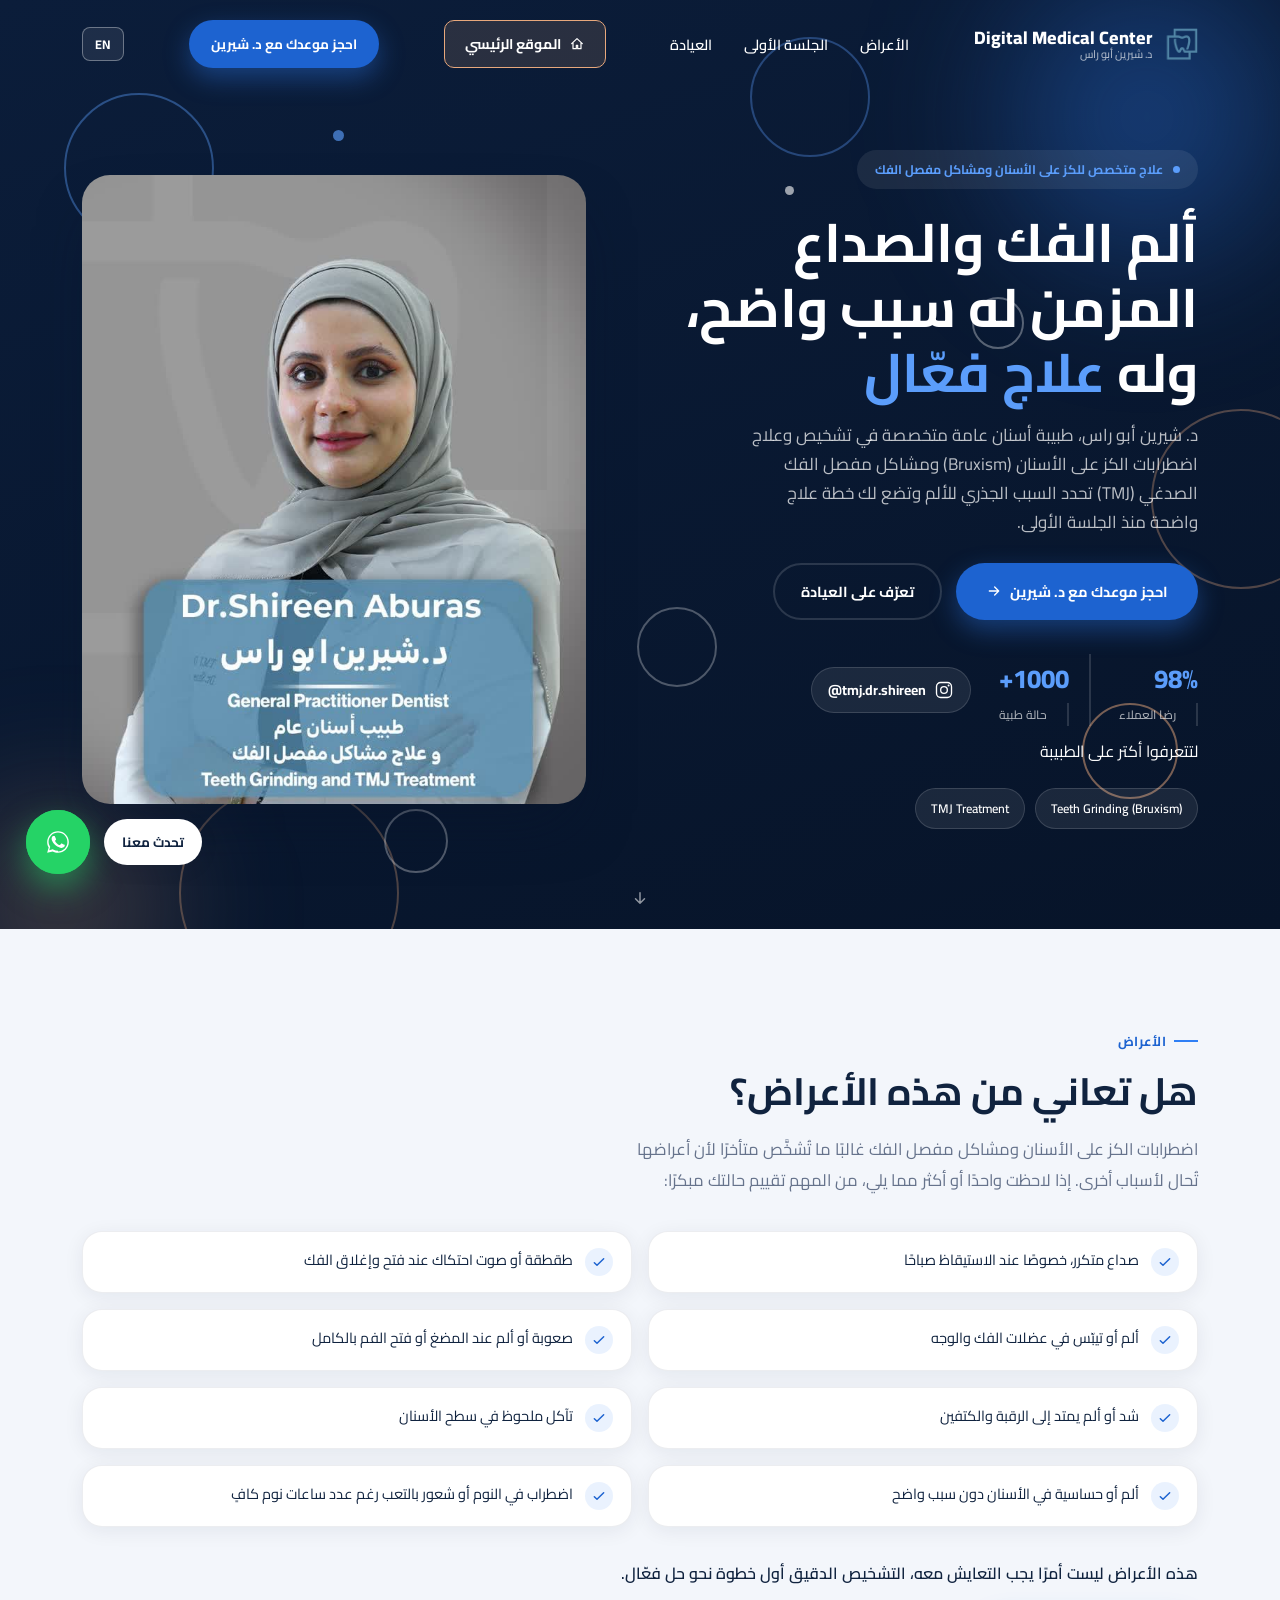
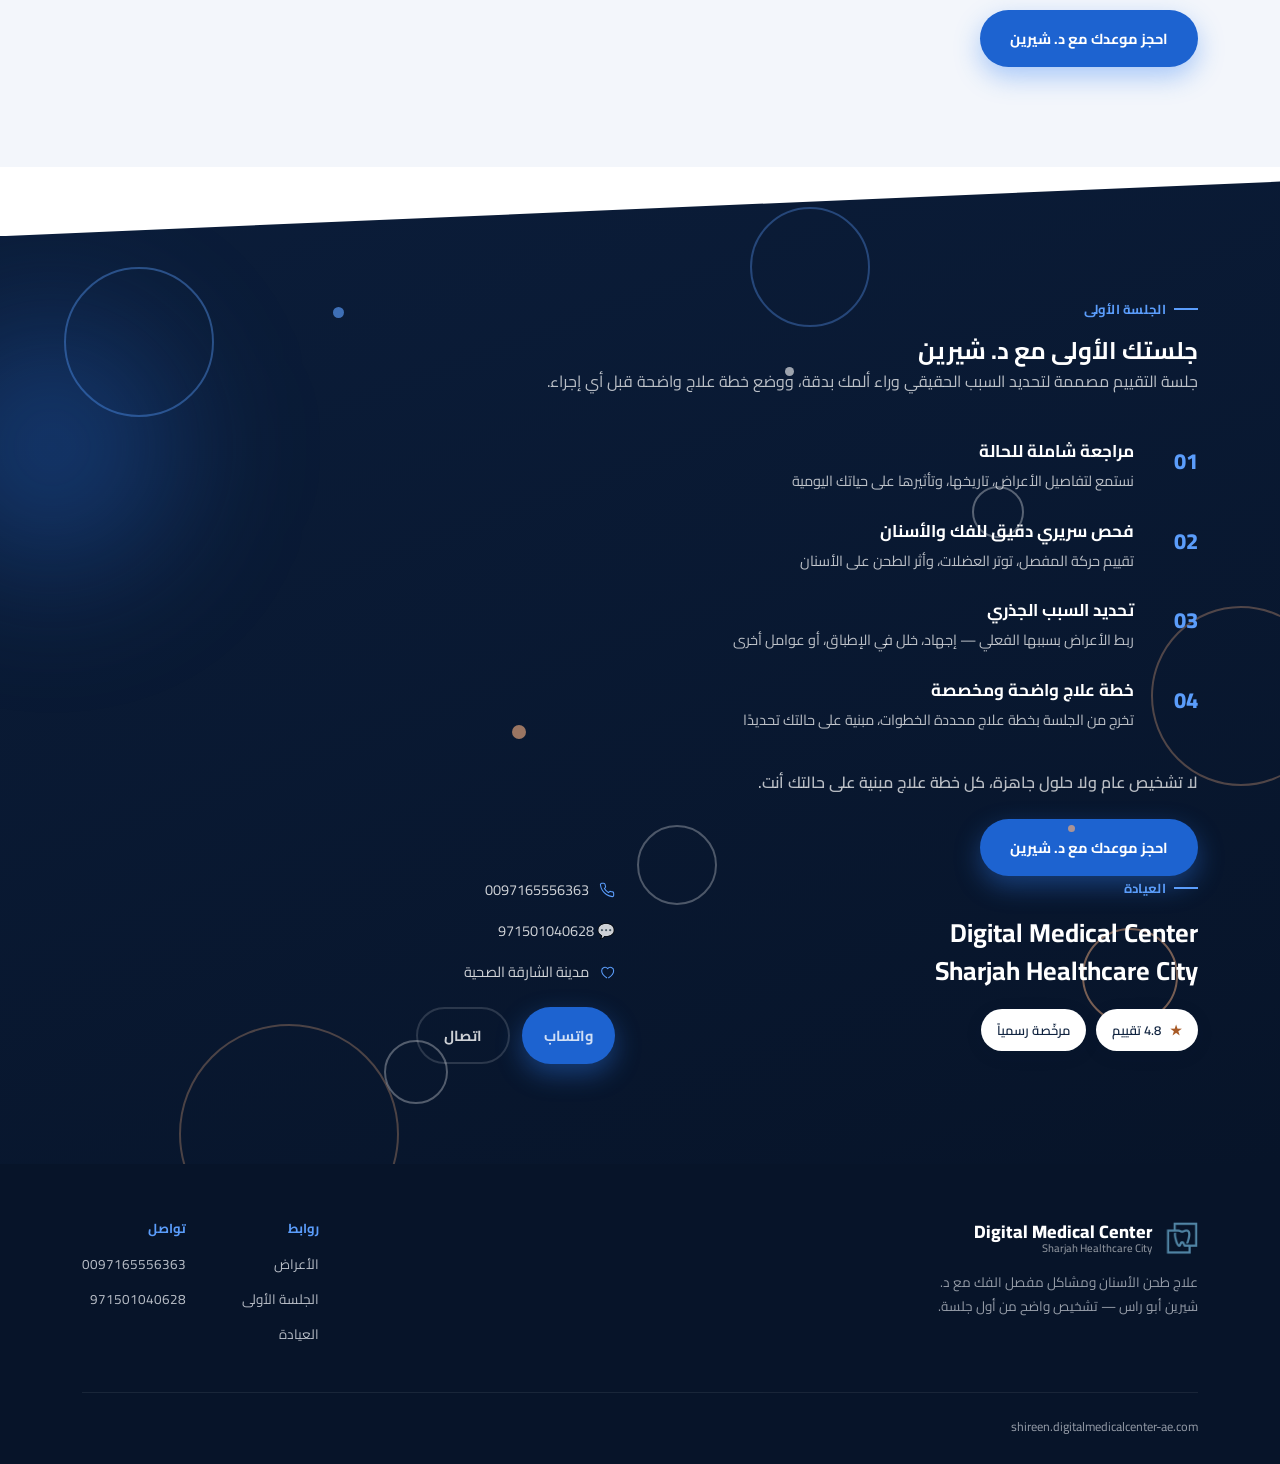
==== index.html @ 61179a91 "Initial commit: DMC Dr. Shireen (TMJ/bruxism) landing page" ====
<!DOCTYPE html>
<html lang="ar" dir="rtl">
<head>
<meta charset="UTF-8">
<meta name="viewport" content="width=device-width, initial-scale=1.0">
<title data-i18n="pageTitle">علاج كز الأسنان ومشاكل مفصل الفك | د. شيرين أبو راس | Digital Medical Center</title>
<meta name="description" data-i18n-attr="content:metaDesc" content="تشخيص دقيق وعلاج متخصص للكز على الأسنان (Bruxism) ومشاكل مفصل الفك (TMJ) مع د. شيرين أبو راس — Digital Medical Center، Sharjah Healthcare City.">
<link rel="icon" type="image/png" href="assets/images/logo-icon.png">

<link rel="preconnect" href="https://fonts.googleapis.com">
<link rel="preconnect" href="https://fonts.gstatic.com" crossorigin>
<link href="https://fonts.googleapis.com/css2?family=Cairo:wght@400;500;600;700;800&display=swap" rel="stylesheet">

<link rel="stylesheet" href="css/tokens.css">
<link rel="stylesheet" href="css/base.css">
<link rel="stylesheet" href="css/components.css">
<link rel="stylesheet" href="styles.css">
</head>
<body>

<!-- ===== Header (shared component — see components/header.html) ===== -->
<header class="site-header" id="siteHeader">
  <div class="wrap header-inner">
    <a href="/" class="brand">
      <img class="brand-icon" src="assets/images/logo-icon.png" alt="" width="36" height="36">
      <span class="brand-text">Digital Medical Center<small data-i18n="brandTagline">د. شيرين أبو راس</small></span>
    </a>
    <nav class="main-nav" id="mainNav">
      <ul>
        <li><a href="#symptoms" data-i18n="navSymptoms">الأعراض</a></li>
        <li><a href="#first-session" data-i18n="navFirstSession">الجلسة الأولى</a></li>
        <li><a href="#clinic" data-i18n="navClinic">العيادة</a></li>
      </ul>
    </nav>
    <a href="https://digitalmedicalcenter-ae.com/" target="_blank" rel="noopener" class="btn-mainsite">
      <svg width="16" height="16" viewBox="0 0 24 24" fill="none"><path d="M4 11.5 12 4l8 7.5M6 10v9h5v-5h2v5h5v-9" stroke="currentColor" stroke-width="1.8" stroke-linecap="round" stroke-linejoin="round"/></svg>
      <span data-i18n="mainSiteBtn">الموقع الرئيسي</span>
    </a>
    <a href="https://wa.me/971501040628" class="btn btn-primary btn-sm nav-cta" data-i18n="bookBtn">احجز موعدك مع د. شيرين</a>
    <div class="header-end-group">
      <button class="lang-toggle" id="langToggle">EN</button>
      <button class="nav-toggle" id="navToggle" data-i18n-attr="aria-label:openMenu" aria-label="فتح القائمة" aria-expanded="false">
        <span></span><span></span><span></span>
      </button>
    </div>
  </div>
</header>

<main>

<!-- ===== Hero ===== -->
<section class="hero navy-panel">
  <div class="shapes" aria-hidden="true"><span></span><span></span><span></span><span></span><span></span><span></span><span></span><span></span><span></span><span></span><span></span><span></span></div>
  <div class="blob blob-a"></div>
  <div class="blob blob-b"></div>
  <div class="wrap hero-grid">
    <div>
      <div class="eyebrow"><span class="dot"></span> <span data-i18n="eyebrowText">علاج متخصص للكز على الأسنان ومشاكل مفصل الفك</span></div>
      <h1 data-i18n-html="heroHeading">ألم الفك والصداع المزمن له سبب واضح، وله <em>علاج فعّال</em></h1>
      <p class="lead" data-i18n="heroLead">د. شيرين أبو راس، طبيبة أسنان عامة متخصصة في تشخيص وعلاج اضطرابات الكز على الأسنان (Bruxism) ومشاكل مفصل الفك الصدغي (TMJ) تحدد السبب الجذري للألم وتضع لك خطة علاج واضحة منذ الجلسة الأولى.</p>
      <div class="hero-ctas">
        <a href="https://wa.me/971501040628" class="btn btn-primary">
          <span data-i18n="bookBtn">احجز موعدك مع د. شيرين</span>
          <svg width="16" height="16" viewBox="0 0 24 24" fill="none"><path d="M5 12h14M13 6l6 6-6 6" stroke="currentColor" stroke-width="2" stroke-linecap="round" stroke-linejoin="round"/></svg>
        </a>
        <a href="#clinic" class="btn btn-outline" data-i18n="seeClinicBtn">تعرّف على العيادة</a>
      </div>
      <div class="hero-stats">
        <div><div class="n" data-count="98" data-suffix="%">0</div><div class="l" data-i18n="statSatisfaction">رضا العملاء</div></div>
        <div><div class="n" data-count="1000" data-suffix="+">0</div><div class="l" data-i18n="statCases">حالة طبية</div></div>
        <a href="https://www.instagram.com/tmj.dr.shireen/" target="_blank" rel="noopener" class="hero-ig-link">
          <svg width="20" height="20" viewBox="0 0 24 24" fill="none"><rect x="3" y="3" width="18" height="18" rx="5" stroke="currentColor" stroke-width="1.6"/><circle cx="12" cy="12" r="4" stroke="currentColor" stroke-width="1.6"/><circle cx="17.5" cy="6.5" r="1.2" fill="currentColor"/></svg>
          <span dir="ltr" data-i18n="instagramHandle">@tmj.dr.shireen</span>
        </a>
      </div>
      <div class="hero-ig-caption l" data-i18n="instagramCaption">لتتعرفوا أكتر على الطبيبة</div>
      <div class="doctor-skills hero-skills">
        <span>Teeth Grinding (Bruxism)</span>
        <span>TMJ Treatment</span>
      </div>
    </div>
    <div class="hero-visual" id="heroVisual">
      <div class="photo-card hero-photo-card">
        <img src="assets/images/doctor-shireen-hero.jpg" alt="د. شيرين أبو راس - Digital Medical Center" width="720" height="1280" loading="eager" fetchpriority="high">
      </div>
    </div>
  </div>
  <a href="#symptoms" class="scroll-cue" data-i18n-attr="aria-label:scrollDownAria" aria-label="انزل تحت">
    <svg width="18" height="18" viewBox="0 0 24 24" fill="none"><path d="M12 5v14M6 13l6 6 6-6" stroke="currentColor" stroke-width="2" stroke-linecap="round" stroke-linejoin="round"/></svg>
  </a>
</section>

<!-- ===== Symptoms ===== -->
<section class="section" id="symptoms">
  <div class="wrap">
    <div class="section-tag" data-i18n="symptomsTag">الأعراض</div>
    <h2 data-i18n="symptomsHeading">هل تعاني من هذه الأعراض؟</h2>
    <p class="sub" data-i18n="symptomsIntro">اضطرابات الكز على الأسنان ومشاكل مفصل الفك غالبًا ما تُشخَّص متأخرًا لأن أعراضها تُحال لأسباب أخرى. إذا لاحظت واحدًا أو أكثر مما يلي، من المهم تقييم حالتك مبكرًا:</p>

    <div class="symptom-grid">
      <div class="symptom-item" data-reveal>
        <span class="ic"><svg width="16" height="16" viewBox="0 0 24 24" fill="none"><path d="M5 13l4 4L19 7" stroke="currentColor" stroke-width="2.2" stroke-linecap="round" stroke-linejoin="round"/></svg></span>
        <span data-i18n="symptom1">صداع متكرر، خصوصًا عند الاستيقاظ صباحًا</span>
      </div>
      <div class="symptom-item" data-reveal>
        <span class="ic"><svg width="16" height="16" viewBox="0 0 24 24" fill="none"><path d="M5 13l4 4L19 7" stroke="currentColor" stroke-width="2.2" stroke-linecap="round" stroke-linejoin="round"/></svg></span>
        <span data-i18n="symptom2">طقطقة أو صوت احتكاك عند فتح وإغلاق الفك</span>
      </div>
      <div class="symptom-item" data-reveal>
        <span class="ic"><svg width="16" height="16" viewBox="0 0 24 24" fill="none"><path d="M5 13l4 4L19 7" stroke="currentColor" stroke-width="2.2" stroke-linecap="round" stroke-linejoin="round"/></svg></span>
        <span data-i18n="symptom3">ألم أو تيبّس في عضلات الفك والوجه</span>
      </div>
      <div class="symptom-item" data-reveal>
        <span class="ic"><svg width="16" height="16" viewBox="0 0 24 24" fill="none"><path d="M5 13l4 4L19 7" stroke="currentColor" stroke-width="2.2" stroke-linecap="round" stroke-linejoin="round"/></svg></span>
        <span data-i18n="symptom4">صعوبة أو ألم عند المضغ أو فتح الفم بالكامل</span>
      </div>
      <div class="symptom-item" data-reveal>
        <span class="ic"><svg width="16" height="16" viewBox="0 0 24 24" fill="none"><path d="M5 13l4 4L19 7" stroke="currentColor" stroke-width="2.2" stroke-linecap="round" stroke-linejoin="round"/></svg></span>
        <span data-i18n="symptom5">شد أو ألم يمتد إلى الرقبة والكتفين</span>
      </div>
      <div class="symptom-item" data-reveal>
        <span class="ic"><svg width="16" height="16" viewBox="0 0 24 24" fill="none"><path d="M5 13l4 4L19 7" stroke="currentColor" stroke-width="2.2" stroke-linecap="round" stroke-linejoin="round"/></svg></span>
        <span data-i18n="symptom6">تآكل ملحوظ في سطح الأسنان</span>
      </div>
      <div class="symptom-item" data-reveal>
        <span class="ic"><svg width="16" height="16" viewBox="0 0 24 24" fill="none"><path d="M5 13l4 4L19 7" stroke="currentColor" stroke-width="2.2" stroke-linecap="round" stroke-linejoin="round"/></svg></span>
        <span data-i18n="symptom7">ألم أو حساسية في الأسنان دون سبب واضح</span>
      </div>
      <div class="symptom-item" data-reveal>
        <span class="ic"><svg width="16" height="16" viewBox="0 0 24 24" fill="none"><path d="M5 13l4 4L19 7" stroke="currentColor" stroke-width="2.2" stroke-linecap="round" stroke-linejoin="round"/></svg></span>
        <span data-i18n="symptom8">اضطراب في النوم أو شعور بالتعب رغم عدد ساعات نوم كافٍ</span>
      </div>
    </div>

    <p class="symptoms-closing" data-i18n="symptomsClosing">هذه الأعراض ليست أمرًا يجب التعايش معه، التشخيص الدقيق أول خطوة نحو حل فعّال.</p>
    <a href="https://wa.me/971501040628" class="btn btn-primary" data-i18n="bookBtn">احجز موعدك مع د. شيرين</a>
  </div>
</section>

<!-- ===== First Session + Clinic (combined closing panel) ===== -->
<section class="navy-panel finale" id="first-session">
  <div class="divider-cut" aria-hidden="true"></div>
  <div class="shapes" aria-hidden="true"><span></span><span></span><span></span><span></span><span></span><span></span><span></span><span></span><span></span><span></span><span></span><span></span></div>
  <div class="blob blob-c"></div>

  <div class="wrap">
    <div class="section-tag" data-i18n="sessionTag">الجلسة الأولى</div>
    <h2 data-i18n="sessionHeading">جلستك الأولى مع د. شيرين</h2>
    <p class="sub" data-i18n="sessionIntro">جلسة التقييم مصممة لتحديد السبب الحقيقي وراء ألمك بدقة، ووضع خطة علاج واضحة قبل أي إجراء.</p>

    <div class="session-steps">
      <div class="session-step" data-reveal>
        <div class="session-step-n">01</div>
        <div class="session-step-body">
          <h4 data-i18n="session1Title">مراجعة شاملة للحالة</h4>
          <p data-i18n="session1Desc">نستمع لتفاصيل الأعراض، تاريخها، وتأثيرها على حياتك اليومية</p>
        </div>
      </div>
      <div class="session-step" data-reveal>
        <div class="session-step-n">02</div>
        <div class="session-step-body">
          <h4 data-i18n="session2Title">فحص سريري دقيق للفك والأسنان</h4>
          <p data-i18n="session2Desc">تقييم حركة المفصل، توتر العضلات، وأثر الطحن على الأسنان</p>
        </div>
      </div>
      <div class="session-step" data-reveal>
        <div class="session-step-n">03</div>
        <div class="session-step-body">
          <h4 data-i18n="session3Title">تحديد السبب الجذري</h4>
          <p data-i18n="session3Desc">ربط الأعراض بسببها الفعلي — إجهاد، خلل في الإطباق، أو عوامل أخرى</p>
        </div>
      </div>
      <div class="session-step" data-reveal>
        <div class="session-step-n">04</div>
        <div class="session-step-body">
          <h4 data-i18n="session4Title">خطة علاج واضحة ومخصصة</h4>
          <p data-i18n="session4Desc">تخرج من الجلسة بخطة علاج محددة الخطوات، مبنية على حالتك تحديدًا</p>
        </div>
      </div>
    </div>

    <p class="session-closing" data-i18n="sessionClosing">لا تشخيص عام ولا حلول جاهزة، كل خطة علاج مبنية على حالتك أنت.</p>
    <a href="https://wa.me/971501040628" class="btn btn-primary" data-i18n="bookBtn">احجز موعدك مع د. شيرين</a>

    <div class="finale-divider" id="clinic"></div>

    <div class="clinic-grid">
      <div data-reveal>
        <div class="section-tag" data-i18n="clinicTag">العيادة</div>
        <h3 class="clinic-h">Digital Medical Center<br>Sharjah Healthcare City</h3>
        <div class="clinic-badges">
          <span class="badge-pill"><span class="star">★</span> <span data-i18n="ratingBadge">4.8 تقييم</span></span>
          <span class="badge-pill" data-i18n="licensedBadge">مرخّصة رسمياً</span>
        </div>
        <!-- TODO: Google review placeholder — Basem asked (2026-08-21) to leave this
             empty for now and fill in a real review from Dr. Shireen's Google Business
             profile later. Do not fabricate review text/author here. -->
      </div>
      <div class="clinic-contact" data-reveal>
        <a href="tel:0097165556363"><svg width="16" height="16" viewBox="0 0 24 24" fill="none"><path d="M22 16.92v3a2 2 0 0 1-2.18 2 19.79 19.79 0 0 1-8.63-3.07 19.5 19.5 0 0 1-6-6 19.79 19.79 0 0 1-3.07-8.67A2 2 0 0 1 4.11 2h3a2 2 0 0 1 2 1.72c.12.9.34 1.79.65 2.65a2 2 0 0 1-.45 2.11L8.09 9.91a16 16 0 0 0 6 6l1.43-1.27a2 2 0 0 1 2.11-.45c.86.31 1.75.53 2.65.65A2 2 0 0 1 22 16.92z" stroke="currentColor" stroke-width="1.6" stroke-linejoin="round"/></svg> 0097165556363</a>
        <a href="https://wa.me/971501040628" target="_blank" rel="noopener">💬 971501040628</a>
        <span><svg width="16" height="16" viewBox="0 0 24 24" fill="none"><path d="M12 21s-8-5.5-8-11a5 5 0 0 1 9-3 5 5 0 0 1 9 3c0 5.5-8 11-8 11" stroke="currentColor" stroke-width="1.6" stroke-linejoin="round"/></svg> <span data-i18n="clinicAddress">مدينة الشارقة الصحية</span></span>
        <div class="clinic-ctas">
          <a href="https://wa.me/971501040628" class="btn btn-primary btn-sm" data-i18n="whatsappBtn">واتساب</a>
          <a href="tel:0097165556363" class="btn btn-outline btn-sm" data-i18n="callBtn">اتصال</a>
        </div>
      </div>
    </div>
</section>

</main>

<!-- ===== Footer (shared component — see components/footer.html) ===== -->
<footer class="site-footer">
  <div class="wrap">
    <div class="footer-grid">
      <div>
        <a href="/" class="brand">
          <img class="brand-icon" src="assets/images/logo-icon.png" alt="" width="36" height="36">
          <span class="brand-text">Digital Medical Center<small>Sharjah Healthcare City</small></span>
        </a>
        <p style="opacity:.6;font-size:13.5px;margin-top:14px;max-width:260px;line-height:1.8;" data-i18n="footerDesc">علاج طحن الأسنان ومشاكل مفصل الفك مع د. شيرين أبو راس — تشخيص واضح من أول جلسة.</p>
      </div>
      <div class="footer-links">
        <div>
          <h3 data-i18n="footerLinksTitle">روابط</h3>
          <ul>
            <li><a href="#symptoms" data-i18n="navSymptoms">الأعراض</a></li>
            <li><a href="#first-session" data-i18n="navFirstSession">الجلسة الأولى</a></li>
            <li><a href="#clinic" data-i18n="navClinic">العيادة</a></li>
          </ul>
        </div>
        <div>
          <h3 data-i18n="footerContactTitle">تواصل</h3>
          <ul>
            <li><a href="tel:0097165556363">0097165556363</a></li>
            <li><a href="https://wa.me/971501040628" target="_blank" rel="noopener">971501040628</a></li>
          </ul>
        </div>
      </div>
    </div>
    <div class="footer-bottom">
      <span>shireen.digitalmedicalcenter-ae.com</span>
    </div>
  </div>
</footer>

<!-- ===== WhatsApp float (shared component — see components/whatsapp-float.html) ===== -->
<a href="https://wa.me/971501040628" class="wa-float" data-i18n-attr="aria-label:whatsappAria" aria-label="تواصل معنا عبر واتساب" target="_blank" rel="noopener">
  <span class="wa-ring"></span>
  <span class="wa-label" data-i18n="waLabelText">تحدث معنا</span>
  <svg width="26" height="26" viewBox="0 0 24 24" fill="#fff"><path d="M17.5 14.4c-.3-.1-1.7-.9-2-1-.3-.1-.5-.1-.7.1-.2.3-.8 1-.9 1.2-.2.2-.3.2-.6.1-.3-.2-1.2-.5-2.3-1.5-.9-.8-1.4-1.7-1.6-2-.2-.3 0-.5.1-.6.1-.1.3-.3.4-.5.1-.1.2-.3.3-.5.1-.2 0-.4 0-.5-.1-.1-.7-1.7-1-2.3-.2-.6-.5-.5-.7-.5h-.6c-.2 0-.5.1-.8.4-.3.3-1 1-1 2.4s1.1 2.8 1.2 3c.1.2 2.1 3.3 5.2 4.5.7.3 1.3.5 1.7.6.7.2 1.4.2 1.9.1.6-.1 1.7-.7 2-1.4.2-.7.2-1.3.1-1.4-.1-.1-.3-.2-.6-.3z"/><path d="M12 2C6.5 2 2 6.5 2 12c0 1.9.5 3.6 1.4 5.1L2 22l5.1-1.3c1.4.8 3.1 1.2 4.9 1.2 5.5 0 10-4.5 10-10S17.5 2 12 2zm0 18.1c-1.6 0-3.1-.4-4.5-1.2l-.3-.2-3.3.9.9-3.2-.2-.3C3.8 14.7 3.3 13.4 3.3 12c0-4.8 3.9-8.7 8.7-8.7s8.7 3.9 8.7 8.7-3.9 8.7-8.7 8.7z"/></svg>
</a>

<script src="i18n.js"></script>
<script src="js/components.js"></script>
<script src="script.js"></script>
</body>
</html>
---- css/tokens.css ----
/*
  Design tokens — shared across ALL specialty landing pages (implant, dermatology, ortho...).
  Derived from the "Meditics" medical template reference: deep navy panels,
  bright blue accent, light content sections, pill buttons.
  Do not duplicate these values in page-specific CSS — reference the variables.
*/
:root{
  /* Core palette */
  --navy-deep:   #071429;
  --navy:        #0B1D3A;
  --navy-soft:   #122a52;
  --blue:        #2F7FF5;
  --blue-strong: #1D63D0; /* WCAG AA-safe for white text on blue (buttons, badges) */
  --blue-light:  #5B9DFB;
  --camel:       #E8A87C; /* warm light-orange/camel accent — used sparingly against the navy/blue base */
  --camel-rgb:   232,168,124;
  --camel-strong:#A85A26; /* WCAG AA-safe camel for small text/icons on light backgrounds */
  --bg-light:    #F3F6FB;
  --white:       #FFFFFF;
  --ink:         #10233F;
  --ink-soft:    #66738C;
  --line-soft:   rgba(16,35,63,.08);
  --line-on-navy:rgba(255,255,255,.14);

  /* WhatsApp brand (float button only) */
  --wa-green: #25D366;

  /* Typography */
  --font-display: 'Cairo', sans-serif;
  --font-body: 'Cairo', sans-serif;

  /* Radii */
  --r-sm: 12px;
  --r-md: 20px;
  --r-lg: 28px;
  --r-pill: 100px;

  /* Shadows */
  --shadow-card: 0 4px 20px rgba(11,29,58,.07);
  --shadow-card-hover: 0 20px 40px rgba(11,29,58,.14);
  --shadow-btn: 0 10px 26px rgba(47,127,245,.38);
  --shadow-navy-panel: 0 30px 60px -20px rgba(7,20,41,.5);

  /* Layout */
  --container: 1180px;
  --section-pad: 100px;
}

@media (max-width: 640px){
  :root{
    --section-pad: 64px;
  }
}
---- css/base.css ----
/* Base reset + typography — shared across all specialty pages */
*{margin:0;padding:0;box-sizing:border-box;}
html{scroll-behavior:smooth;}
body{
  background:var(--bg-light);
  color:var(--ink);
  font-family:var(--font-body);
  overflow-x:hidden;
  -webkit-font-smoothing:antialiased;
}
h1,h2,h3,h4{font-family:var(--font-display);font-weight:700;line-height:1.3;}
a{text-decoration:none;color:inherit;}
ul{list-style:none;}
img{max-width:100%;display:block;}
button{font-family:inherit;cursor:pointer;border:none;background:none;}
svg{display:block;}

.wrap{max-width:var(--container);margin:0 auto;padding:0 24px;}
@media(min-width:640px){.wrap{padding:0 32px;}}

.section{padding:var(--section-pad) 0;}
.section-tag{
  color:var(--blue-strong);font-weight:700;font-size:13px;letter-spacing:.3px;
  margin-bottom:14px;display:flex;align-items:center;gap:8px;
}
.section-tag::before{content:"";width:24px;height:2px;background:var(--blue);}
.section h2{font-size:clamp(26px,4vw,38px);margin-bottom:18px;max-width:640px;}
.section .sub{color:var(--ink-soft);font-size:16.5px;max-width:580px;line-height:1.85;}

/* Scroll-reveal utility (see js/components.js) */
[data-reveal]{opacity:0;transform:translateY(28px);transition:opacity .7s ease, transform .7s ease;}
[data-reveal][data-reveal-dir="right"]{transform:translateX(48px);}
[data-reveal][data-reveal-dir="left"]{transform:translateX(-48px);}
[data-reveal].in-view{opacity:1;transform:none;}

@keyframes riseIn{from{opacity:0;transform:translateY(24px);}to{opacity:1;transform:translateY(0);}}
@keyframes floatY{0%,100%{transform:translateY(0);}50%{transform:translateY(-10px);}}
@keyframes pulseDot{0%,100%{opacity:1;}50%{opacity:.35;}}

@media (prefers-reduced-motion: reduce){
  html{scroll-behavior:auto;}
  *,*::before,*::after{
    animation-duration:.001ms !important;
    animation-iteration-count:1 !important;
    transition-duration:.001ms !important;
    scroll-behavior:auto !important;
  }
  [data-reveal]{opacity:1;transform:none;}
}
---- css/components.css ----
/*
  Shared components — reused verbatim on every specialty landing page.
  Markup source of truth lives in /components/*.html — copy that markup
  into a new page, link this stylesheet, and it matches automatically.
*/

/* ---------- Buttons ---------- */
.btn{
  display:inline-flex;align-items:center;gap:8px;
  font-weight:700;font-size:14.5px;border-radius:var(--r-pill);
  padding:15px 30px;transition:transform .25s ease, box-shadow .25s ease, background .25s ease;
}
.btn-sm{padding:11px 22px;font-size:13.5px;}
.btn-primary{background:var(--blue-strong);color:#fff;box-shadow:var(--shadow-btn);}
.btn-primary:hover{transform:translateY(-3px);box-shadow:0 14px 32px rgba(47,127,245,.5);}
.btn-outline{border:2px solid var(--line-on-navy);color:#fff;padding:13px 26px;}
.btn-outline:hover{background:rgba(255,255,255,.08);}
.btn-ghost{border:2px solid var(--line-soft);color:var(--ink);padding:13px 26px;}
.btn-ghost:hover{background:var(--bg-light);}

/* ---------- Header ---------- */
.site-header{position:fixed;inset:0 0 auto 0;z-index:100;padding:20px 0;transition:all .35s ease;}
.site-header.scrolled{background:rgba(255,255,255,.92);backdrop-filter:blur(10px);padding:12px 0;box-shadow:0 4px 20px rgba(11,29,58,.08);}
.header-inner{display:flex;align-items:center;justify-content:space-between;gap:20px;}
.header-end-group{display:flex;align-items:center;gap:10px;position:relative;z-index:101;}

.brand{display:flex;align-items:center;gap:10px;}
.brand-icon{width:36px;height:36px;object-fit:contain;flex-shrink:0;}
.brand-text{font-family:var(--font-display);font-size:18px;font-weight:800;color:#fff;line-height:1.2;transition:color .35s ease;}
.site-header.scrolled .brand-text{color:var(--navy);}
.brand-text small{display:block;font-family:var(--font-body);font-size:11px;color:rgba(255,255,255,.65);font-weight:500;transition:color .35s ease;}
.site-header.scrolled .brand-text small{color:var(--ink-soft);}

.main-nav ul{display:flex;gap:32px;font-weight:600;font-size:14.5px;}
.main-nav a{position:relative;padding:4px 0;color:#fff;transition:color .35s ease;}
.main-nav a::after{content:"";position:absolute;bottom:0;right:0;width:0;height:2px;background:var(--blue-light);transition:width .3s;}
.main-nav a:hover::after{width:100%;}
@media(min-width:901px){
  .site-header.scrolled .main-nav a{color:var(--ink);}
}

/* "Back to main site" — deliberately not a pill/blue like the booking CTA, so it reads as a different kind of action */
.btn-mainsite{display:inline-flex;align-items:center;gap:8px;background:rgba(var(--camel-rgb),.14);
  border:1.5px solid var(--camel);color:#fff;padding:10px 20px;border-radius:10px;
  font-weight:700;font-size:14px;transition:background .25s ease,color .25s ease,transform .25s ease;}
.btn-mainsite:hover{background:var(--camel-strong);border-color:var(--camel-strong);color:#fff;transform:translateY(-2px);}
.site-header.scrolled .btn-mainsite{color:var(--camel-strong);border-color:var(--camel-strong);background:rgba(var(--camel-rgb),.1);}
.site-header.scrolled .btn-mainsite:hover{background:var(--camel-strong);color:#fff;}
@media(max-width:900px){.btn-mainsite{display:none;}}

/* AR/EN switch — stays visible at every width, including the collapsed mobile bar */
.lang-toggle{flex-shrink:0;width:42px;height:34px;border-radius:8px;
  border:1.5px solid rgba(255,255,255,.35);background:rgba(255,255,255,.08);color:#fff;
  font-family:var(--font-display);font-weight:700;font-size:12.5px;
  transition:background .25s ease,color .25s ease,border-color .25s ease;}
.lang-toggle:hover{background:rgba(255,255,255,.18);}
.site-header.scrolled .lang-toggle{border-color:var(--line-soft);background:var(--bg-light);color:var(--ink);}
.site-header.scrolled .lang-toggle:hover{background:var(--white);border-color:var(--blue-strong);}

.nav-toggle{display:none;flex-direction:column;gap:5px;width:32px;padding:6px;}
.nav-toggle span{display:block;width:100%;height:2px;background:#fff;border-radius:2px;transition:transform .3s,opacity .3s,background .35s ease;}
.site-header.scrolled .nav-toggle span{background:var(--navy);}
.nav-toggle[aria-expanded="true"] span:nth-child(1){transform:translateY(7px) rotate(45deg);}
.nav-toggle[aria-expanded="true"] span:nth-child(2){opacity:0;}
.nav-toggle[aria-expanded="true"] span:nth-child(3){transform:translateY(-7px) rotate(-45deg);}

@media(max-width:900px){
  .main-nav{position:fixed;top:0;left:0;right:0;bottom:0;background:var(--navy);
    display:flex;align-items:center;justify-content:center;
    transform:translateY(-100%);transition:transform .35s ease;z-index:99;}
  .main-nav.open{transform:translateY(0);}
  .main-nav ul{flex-direction:column;text-align:center;gap:26px;font-size:20px;}
  .nav-cta{display:none;}
  .nav-toggle{display:flex;}
}

/* ---------- Dark navy panel (hero / doctor / CTA / testimonial) ---------- */
.navy-panel{background:linear-gradient(160deg,var(--navy) 0%,var(--navy-deep) 100%);color:#fff;position:relative;overflow:hidden;}
.navy-panel .section-tag{color:var(--blue-light);}
.navy-panel .section-tag::before{background:var(--blue-light);}
.navy-panel h2{color:#fff;}
.navy-panel .sub,
.navy-panel p{color:rgba(255,255,255,.72);}
/* Scattered outline circles + a couple of solid dots — subtle background texture for navy panels */
.shapes{position:absolute;inset:0;pointer-events:none;overflow:hidden;z-index:1;}
.shapes span{position:absolute;border-radius:50%;border:2px solid transparent;animation:ringDrift 12s ease-in-out infinite;}
.shapes span:nth-child(1){width:150px;height:150px;top:10%;left:5%;border-color:rgba(91,157,251,.4);animation-duration:14s;}
.shapes span:nth-child(2){width:96px;height:96px;bottom:14%;right:8%;border-color:rgba(var(--camel-rgb),.5);animation-duration:11s;animation-delay:-2.5s;}
.shapes span:nth-child(3){width:52px;height:52px;top:32%;right:20%;border-color:rgba(255,255,255,.32);animation-duration:9s;animation-delay:-4s;}
.shapes span:nth-child(4){width:220px;height:220px;bottom:-8%;left:14%;border-color:rgba(var(--camel-rgb),.3);animation-duration:16s;}
.shapes span:nth-child(5){width:14px;height:14px;top:56%;left:40%;background:rgba(var(--camel-rgb),.65);border:none;animation-duration:8s;animation-delay:-1s;}
.shapes span:nth-child(6){width:9px;height:9px;top:20%;right:38%;background:rgba(255,255,255,.6);border:none;animation-duration:7s;animation-delay:-3s;}
.shapes span:nth-child(7){width:120px;height:120px;top:4%;right:32%;border-color:rgba(91,157,251,.34);animation-duration:13s;animation-delay:-5s;}
.shapes span:nth-child(8){width:64px;height:64px;bottom:6%;left:30%;border-color:rgba(255,255,255,.3);animation-duration:10s;animation-delay:-2s;}
.shapes span:nth-child(9){width:180px;height:180px;top:44%;right:-4%;border-color:rgba(var(--camel-rgb),.32);animation-duration:15s;animation-delay:-6s;}
.shapes span:nth-child(10){width:11px;height:11px;top:14%;left:26%;background:rgba(91,157,251,.65);border:none;animation-duration:9s;animation-delay:-4.5s;}
.shapes span:nth-child(11){width:80px;height:80px;bottom:26%;right:44%;border-color:rgba(255,255,255,.28);animation-duration:12s;animation-delay:-1.5s;}
.shapes span:nth-child(12){width:7px;height:7px;top:66%;right:16%;background:rgba(var(--camel-rgb),.7);border:none;animation-duration:8.5s;animation-delay:-3.5s;}
@keyframes ringDrift{0%,100%{transform:translate(0,0) rotate(0deg);}50%{transform:translate(14px,-18px) rotate(10deg);}}
@media (prefers-reduced-motion: reduce){.shapes span{animation:none;}}

/* Drifting decorative blobs — place inside any position:relative panel, size/position per instance */
.blob{position:absolute;border-radius:50%;filter:blur(60px);pointer-events:none;z-index:1;animation:blobDrift 9s ease-in-out infinite;}
@keyframes blobDrift{0%,100%{transform:translate(0,0) scale(1);}50%{transform:translate(24px,-26px) scale(1.1);}}
@media (prefers-reduced-motion: reduce){.blob{animation:none;}}

/* ---------- Cards ---------- */
.card{background:var(--white);border-radius:var(--r-md);padding:32px 26px;box-shadow:var(--shadow-card);transition:transform .35s ease, box-shadow .35s ease;}
.card:hover{transform:translateY(-6px);box-shadow:var(--shadow-card-hover);}
.card-icon{width:52px;height:52px;border-radius:15px;display:flex;align-items:center;justify-content:center;margin-bottom:20px;background:linear-gradient(135deg,var(--blue),var(--blue-light));color:#fff;flex-shrink:0;}
.card h3{font-size:18.5px;margin-bottom:9px;}
.card p{color:var(--ink-soft);font-size:14px;line-height:1.8;}

.badge-pill{display:inline-flex;align-items:center;gap:9px;background:var(--white);padding:9px 16px;border-radius:var(--r-pill);font-size:13px;font-weight:600;color:var(--ink);box-shadow:var(--shadow-card);}
.badge-pill .star{color:var(--camel-strong);}

/* ---------- Photo card w/ floating badges (hero + doctor sections) ---------- */
.photo-card{position:relative;border-radius:var(--r-lg);overflow:hidden;box-shadow:var(--shadow-navy-panel);}
.photo-card img{width:100%;height:100%;object-fit:cover;}
.photo-badge{position:absolute;bottom:-20px;right:-14px;background:var(--white);padding:16px 20px;border-radius:18px;box-shadow:0 20px 40px rgba(7,20,41,.25);display:flex;align-items:center;gap:12px;max-width:230px;animation:floatY 4s ease-in-out infinite;}
.photo-badge .ic{width:38px;height:38px;border-radius:12px;background:var(--blue);display:flex;align-items:center;justify-content:center;color:#fff;flex-shrink:0;}
.photo-badge .txt{font-size:12.5px;color:var(--ink-soft);font-weight:600;line-height:1.5;}
.photo-badge .txt b{color:var(--ink);display:block;font-size:14px;}
.photo-tag{position:absolute;top:-16px;left:-12px;background:var(--blue-strong);color:#fff;padding:10px 16px;border-radius:14px;font-size:12px;font-weight:700;box-shadow:0 10px 24px rgba(47,127,245,.45);display:flex;align-items:center;gap:6px;}

/* ---------- Footer ---------- */
.site-footer{background:var(--navy-deep);color:#F3F6FB;padding:56px 0 26px;}
.footer-grid{display:flex;justify-content:space-between;flex-wrap:wrap;gap:36px;margin-bottom:36px;}
.site-footer .brand-text{color:#fff;}
.site-footer .brand-text small{color:rgba(255,255,255,.55);}
.footer-links{display:flex;gap:56px;flex-wrap:wrap;}
.footer-links h3{font-size:13px;color:var(--blue-light);margin-bottom:14px;font-weight:700;}
.footer-links li{margin-bottom:9px;font-size:13.5px;opacity:.75;}
.footer-bottom{border-top:1px solid rgba(255,255,255,.12);padding-top:22px;font-size:12.5px;opacity:.6;display:flex;justify-content:space-between;flex-wrap:wrap;gap:10px;}

.footer-social{display:flex;gap:10px;margin-top:16px;}
.footer-social a{width:34px;height:34px;border-radius:50%;background:rgba(255,255,255,.08);border:1px solid rgba(255,255,255,.14);display:flex;align-items:center;justify-content:center;color:#fff;transition:background .25s ease,transform .25s ease;}
.footer-social a:hover{background:var(--blue-strong);transform:translateY(-2px);}

/* ---------- Compact testimonial quote (reused wherever a short review fits) ---------- */
.mini-quote{margin-top:20px;padding-right:16px;border-right:2px solid var(--blue-light);}
.mini-quote p{color:rgba(255,255,255,.82);font-size:14px;line-height:1.7;font-style:italic;margin-bottom:6px;}
.mini-quote cite{color:var(--blue-light);font-size:12px;font-style:normal;font-weight:600;}

/* ---------- FAQ accordion (native <details>, no JS needed) ---------- */
.faq-block{margin-top:56px;max-width:720px;position:relative;z-index:2;}
.faq-item{border-bottom:1px solid var(--line-on-navy);padding:16px 0;}
.faq-item summary{cursor:pointer;list-style:none;display:flex;justify-content:space-between;align-items:center;gap:12px;font-weight:700;font-size:15px;color:#fff;}
.faq-item summary::-webkit-details-marker{display:none;}
.faq-item summary::after{content:"+";font-size:20px;line-height:1;color:var(--blue-light);flex-shrink:0;transition:transform .25s ease;}
.faq-item[open] summary::after{transform:rotate(45deg);}
.faq-item p{color:rgba(255,255,255,.72);font-size:14px;line-height:1.8;margin-top:10px;}

/* ---------- WhatsApp float ---------- */
.wa-float{position:fixed;bottom:26px;left:26px;width:64px;height:64px;background:var(--wa-green);border-radius:50%;
  display:flex;align-items:center;justify-content:center;box-shadow:0 14px 32px rgba(37,211,102,.5);z-index:90;
  animation:floatY 3.5s ease-in-out infinite;}
.wa-ring{position:absolute;inset:0;border-radius:50%;border:2px solid var(--wa-green);animation:waPulse 2.2s ease-out infinite;}
.wa-label{position:absolute;top:50%;left:100%;margin-left:14px;transform:translateY(-50%);background:var(--white);color:var(--ink);
  padding:10px 18px;border-radius:var(--r-pill);font-size:13.5px;font-weight:700;box-shadow:var(--shadow-card);
  white-space:nowrap;pointer-events:none;}
@media(max-width:640px){.wa-label{display:none;}}
@keyframes waPulse{0%{transform:scale(1);opacity:.6;}100%{transform:scale(1.7);opacity:0;}}
@media (prefers-reduced-motion: reduce){.wa-ring{animation:none;display:none;}}
---- styles.css ----
/* Page-specific styles — د. شيرين أبو راس (personal doctor landing page) */

/* ---------- Decorative blob placements ---------- */
.blob-a{top:-10%;right:-6%;width:420px;height:420px;background:radial-gradient(circle,rgba(47,127,245,.45),transparent 70%);animation-duration:11s;}
.blob-b{bottom:-15%;left:-8%;width:320px;height:320px;background:radial-gradient(circle,rgba(var(--camel-rgb),.32),transparent 70%);animation-duration:8s;animation-delay:-3s;}
.blob-c{top:10%;left:-10%;width:360px;height:360px;background:radial-gradient(circle,rgba(47,127,245,.4),transparent 70%);animation-duration:10s;}

/* ---------- Hero ---------- */
.hero{padding-top:150px;padding-bottom:100px;min-height:92vh;display:flex;align-items:center;}
.hero-grid{position:relative;z-index:2;display:grid;grid-template-columns:1.05fr .95fr;gap:56px;align-items:center;width:100%;}

.eyebrow{display:inline-flex;align-items:center;gap:10px;background:rgba(255,255,255,.08);padding:8px 18px;border-radius:var(--r-pill);font-size:12.5px;font-weight:700;color:var(--blue-light);margin-bottom:22px;opacity:0;animation:riseIn .8s ease forwards .1s;}
.eyebrow .dot{width:7px;height:7px;background:var(--blue-light);border-radius:50%;animation:pulseDot 2s infinite;}

.hero h1{font-size:clamp(32px,4.6vw,54px);line-height:1.2;color:#fff;margin-bottom:16px;opacity:0;animation:riseIn .8s ease forwards .25s;}
.hero h1 em{font-style:normal;color:var(--blue-light);}

.hero p.lead{font-size:17px;line-height:1.7;color:rgba(255,255,255,.72);max-width:460px;margin-bottom:26px;opacity:0;animation:riseIn .8s ease forwards .4s;}

.hero-ctas{display:flex;gap:14px;flex-wrap:wrap;opacity:0;animation:riseIn .8s ease forwards .55s;}

.hero-stats{display:flex;align-items:center;gap:28px;flex-wrap:wrap;margin-top:34px;opacity:0;animation:riseIn .8s ease forwards .7s;}
.hero-stats div{border-right:2px solid rgba(255,255,255,.14);padding-right:20px;}
.hero-stats div:first-child{padding-right:0;border:none;}
.hero-stats .n{font-family:var(--font-display);font-size:26px;font-weight:800;color:var(--blue-light);}
.hero-stats .l{font-size:12px;color:rgba(255,255,255,.65);font-weight:500;}
.hero-ig-link{display:inline-flex;align-items:center;gap:8px;background:rgba(255,255,255,.08);border:1px solid var(--line-on-navy);padding:9px 16px;border-radius:var(--r-pill);color:#fff;font-weight:700;font-size:14px;}
.hero-ig-link svg{flex-shrink:0;}
.hero-ig-caption{margin-top:10px;opacity:0;animation:riseIn .8s ease forwards .75s;}

.hero-visual{position:relative;z-index:2;opacity:0;animation:riseIn 1s ease forwards .35s;perspective:1000px;}
.hero-photo-card{aspect-ratio:4/5;transition:transform .15s ease-out;transform-style:preserve-3d;}
.hero-photo-card img{object-position:center 12%;}

.scroll-cue{position:absolute;bottom:22px;left:50%;transform:translateX(-50%);color:rgba(255,255,255,.55);z-index:3;animation:bounceCue 2s ease-in-out infinite;}
@keyframes bounceCue{0%,100%{transform:translateX(-50%) translateY(0);}50%{transform:translateX(-50%) translateY(8px);}}

@media(max-width:900px){
  .hero{padding-top:120px;min-height:auto;}
  .hero-grid{grid-template-columns:1fr;}
  .hero-visual{order:-1;max-width:300px;margin:0 auto 10px;}
  .hero-stats{flex-wrap:wrap;}
  .scroll-cue{display:none;}
}

/* ---------- Symptoms ---------- */
.symptom-grid{display:grid;grid-template-columns:1fr 1fr;gap:16px;margin-top:36px;}
.symptom-item{display:flex;align-items:flex-start;gap:12px;padding:16px 18px;background:var(--white);border:1px solid var(--line-soft);border-radius:var(--r-md);box-shadow:var(--shadow-card);}
.symptom-item .ic{width:28px;height:28px;border-radius:50%;background:rgba(47,127,245,.1);color:var(--blue-strong);display:flex;align-items:center;justify-content:center;flex-shrink:0;}
.symptom-item span:last-child{font-size:14.5px;color:var(--ink);line-height:1.6;}
.symptoms-closing{margin-top:32px;margin-bottom:22px;font-size:16px;font-weight:600;color:var(--ink);max-width:640px;line-height:1.8;}
@media(max-width:700px){.symptom-grid{grid-template-columns:1fr;}}

/* ---------- First session steps ---------- */
.session-steps{display:flex;flex-direction:column;gap:26px;margin-top:44px;max-width:760px;position:relative;z-index:2;}
.session-step{display:flex;gap:20px;align-items:flex-start;}
.session-step-n{font-family:var(--font-display);font-size:22px;font-weight:800;color:var(--blue-light);flex-shrink:0;width:44px;}
.session-step-body h4{font-size:17px;color:#fff;margin-bottom:6px;}
.session-step-body p{font-size:14.5px;color:rgba(255,255,255,.72);line-height:1.75;}
.session-closing{margin-top:36px;margin-bottom:22px;font-size:16px;font-weight:600;color:#fff;max-width:640px;line-height:1.8;}

/* ---------- Doctor ---------- */
.doctor-skills{display:flex;flex-wrap:wrap;gap:10px;}
.doctor-skills span{background:rgba(255,255,255,.08);border:1px solid var(--line-on-navy);padding:8px 15px;border-radius:var(--r-pill);font-size:12.5px;font-weight:600;color:#fff;}
.hero-skills{margin-top:22px;opacity:0;animation:riseIn .8s ease forwards .85s;}

/* ---------- Clinic finale ---------- */
.finale{position:relative;overflow:hidden;padding:calc(var(--section-pad) + 30px) 0 var(--section-pad);}
.divider-cut{position:absolute;top:-1px;left:0;right:0;height:70px;background:var(--white);clip-path:polygon(0 0,100% 0,100% 22%,0 100%);z-index:2;}

.clinic-grid{display:grid;grid-template-columns:1fr 1fr;gap:50px;align-items:start;position:relative;z-index:2;}
.clinic-h{color:#fff;font-size:clamp(20px,2.6vw,26px);line-height:1.45;margin:14px 0 20px;}
.clinic-badges{display:flex;flex-wrap:wrap;gap:10px;}
.clinic-contact{display:flex;flex-direction:column;gap:14px;}
.clinic-contact a,.clinic-contact span{display:flex;align-items:center;gap:10px;color:rgba(255,255,255,.8);font-size:14.5px;}
.clinic-contact a:hover{color:#fff;}
.clinic-contact svg{color:var(--blue-light);flex-shrink:0;}
.clinic-ctas{display:flex;gap:12px;margin-top:8px;flex-wrap:wrap;}

@media(max-width:760px){
  .clinic-grid{grid-template-columns:1fr;gap:28px;}
}
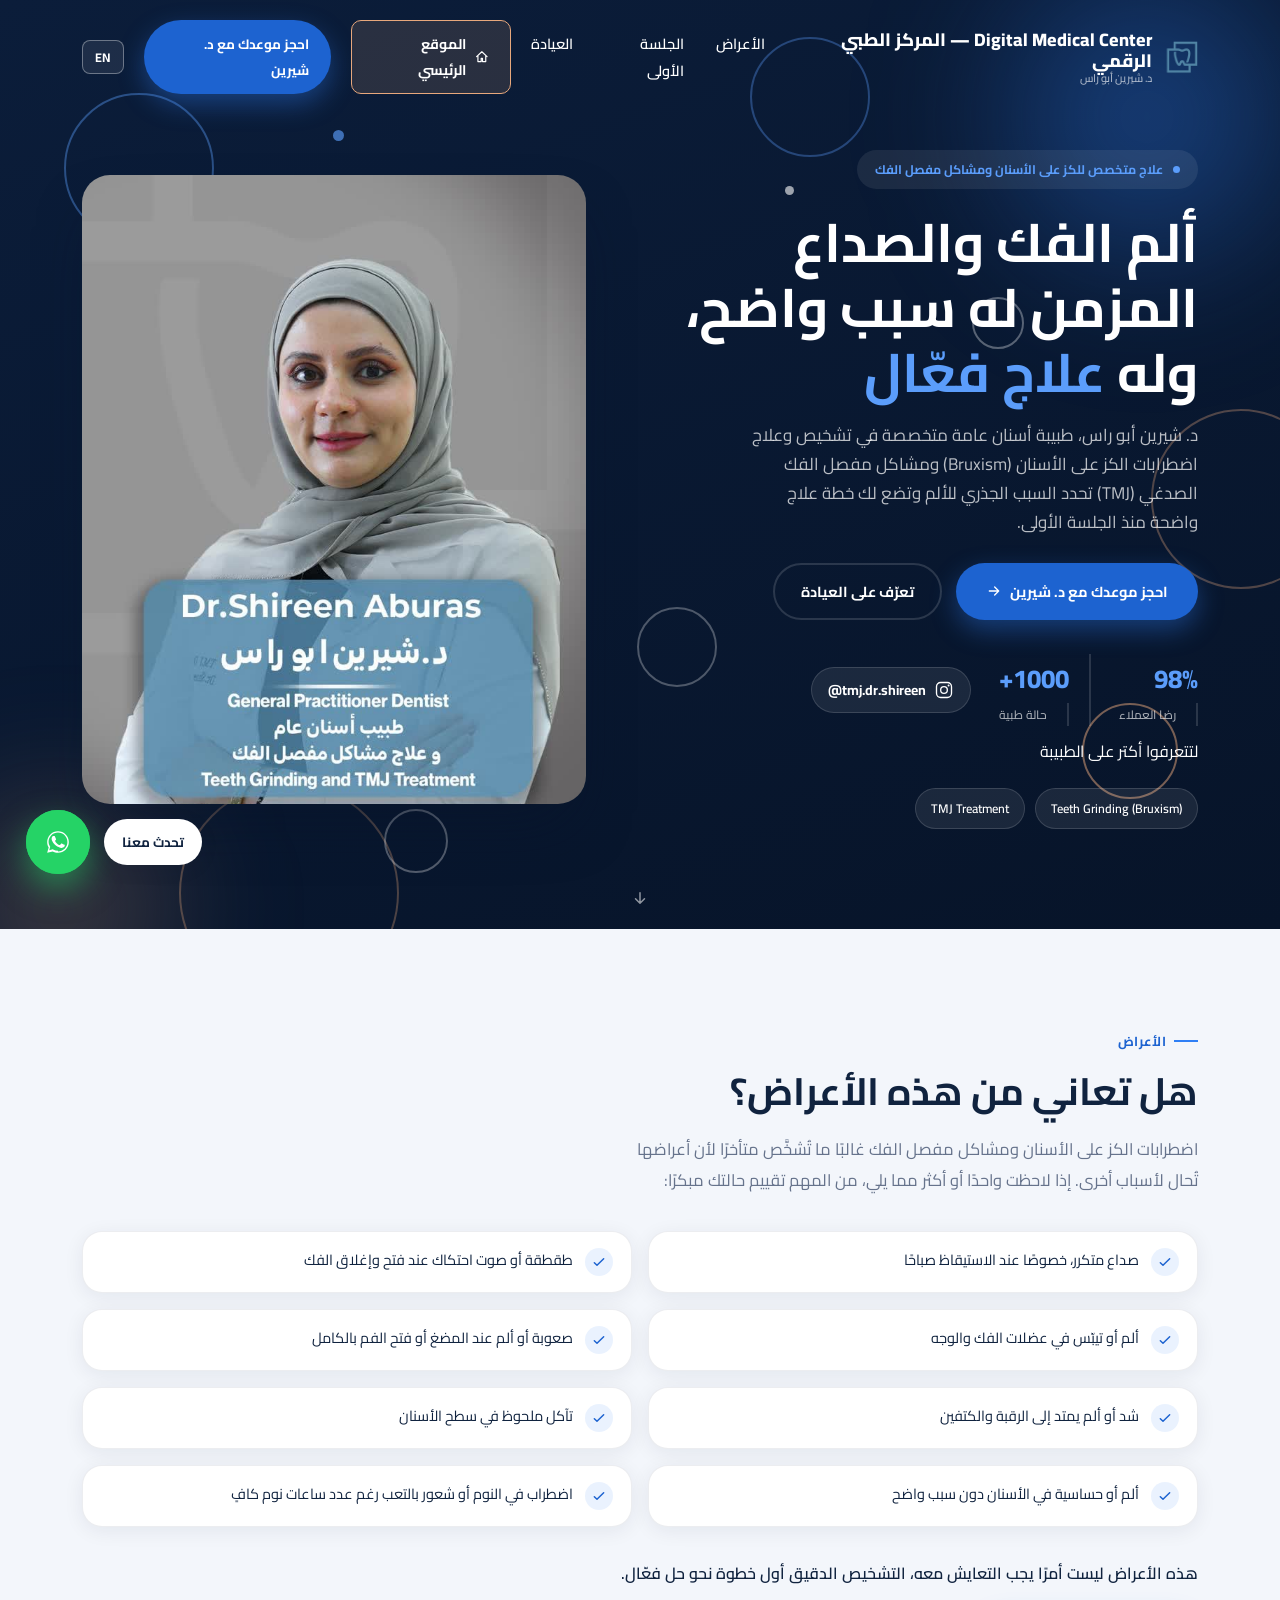
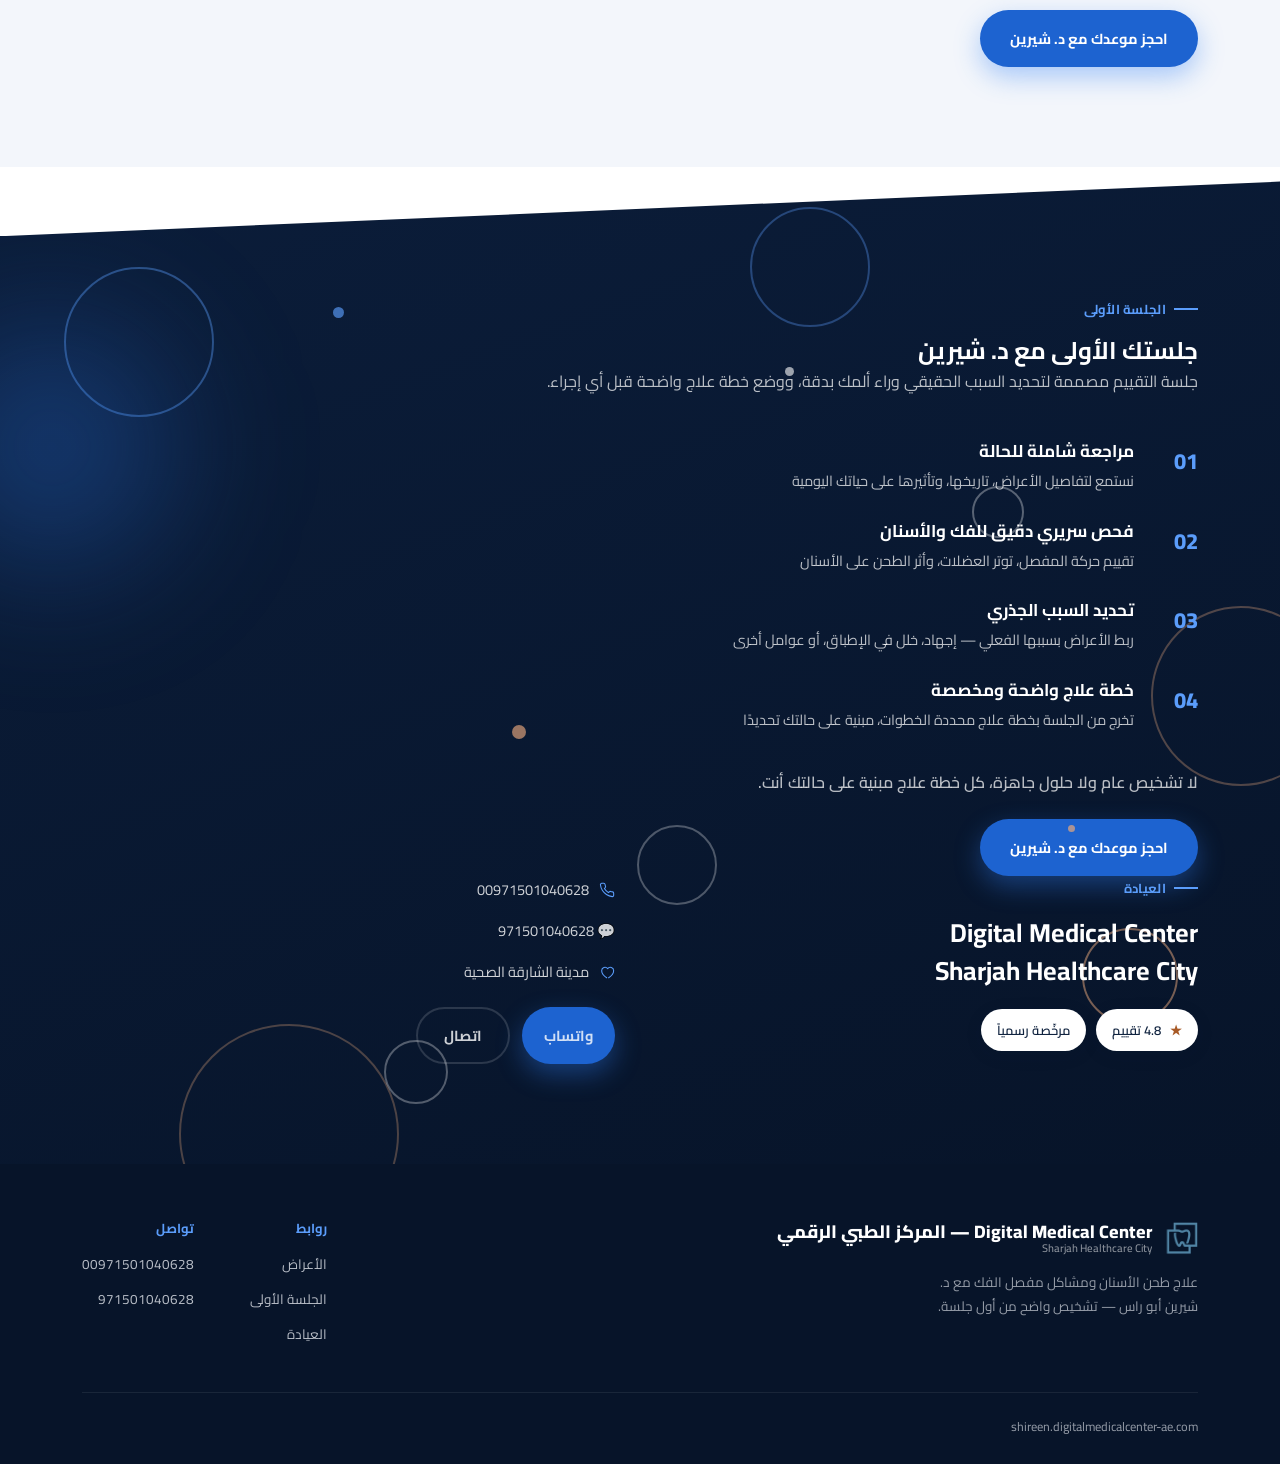
==== commit 258163fc: "Add bilingual clinic name and use Dr. Shireen's dedicated contact number everywhere" ====
--- a/index.html
+++ b/index.html
@@ -23,7 +23,7 @@
   <div class="wrap header-inner">
     <a href="/" class="brand">
       <img class="brand-icon" src="assets/images/logo-icon.png" alt="" width="36" height="36">
-      <span class="brand-text">Digital Medical Center<small data-i18n="brandTagline">د. شيرين أبو راس</small></span>
+      <span class="brand-text">Digital Medical Center — المركز الطبي الرقمي<small data-i18n="brandTagline">د. شيرين أبو راس</small></span>
     </a>
     <nav class="main-nav" id="mainNav">
       <ul>
@@ -197,12 +197,12 @@
              profile later. Do not fabricate review text/author here. -->
       </div>
       <div class="clinic-contact" data-reveal>
-        <a href="tel:0097165556363"><svg width="16" height="16" viewBox="0 0 24 24" fill="none"><path d="M22 16.92v3a2 2 0 0 1-2.18 2 19.79 19.79 0 0 1-8.63-3.07 19.5 19.5 0 0 1-6-6 19.79 19.79 0 0 1-3.07-8.67A2 2 0 0 1 4.11 2h3a2 2 0 0 1 2 1.72c.12.9.34 1.79.65 2.65a2 2 0 0 1-.45 2.11L8.09 9.91a16 16 0 0 0 6 6l1.43-1.27a2 2 0 0 1 2.11-.45c.86.31 1.75.53 2.65.65A2 2 0 0 1 22 16.92z" stroke="currentColor" stroke-width="1.6" stroke-linejoin="round"/></svg> 0097165556363</a>
+        <a href="tel:00971501040628"><svg width="16" height="16" viewBox="0 0 24 24" fill="none"><path d="M22 16.92v3a2 2 0 0 1-2.18 2 19.79 19.79 0 0 1-8.63-3.07 19.5 19.5 0 0 1-6-6 19.79 19.79 0 0 1-3.07-8.67A2 2 0 0 1 4.11 2h3a2 2 0 0 1 2 1.72c.12.9.34 1.79.65 2.65a2 2 0 0 1-.45 2.11L8.09 9.91a16 16 0 0 0 6 6l1.43-1.27a2 2 0 0 1 2.11-.45c.86.31 1.75.53 2.65.65A2 2 0 0 1 22 16.92z" stroke="currentColor" stroke-width="1.6" stroke-linejoin="round"/></svg> 00971501040628</a>
         <a href="https://wa.me/971501040628" target="_blank" rel="noopener">💬 971501040628</a>
         <span><svg width="16" height="16" viewBox="0 0 24 24" fill="none"><path d="M12 21s-8-5.5-8-11a5 5 0 0 1 9-3 5 5 0 0 1 9 3c0 5.5-8 11-8 11" stroke="currentColor" stroke-width="1.6" stroke-linejoin="round"/></svg> <span data-i18n="clinicAddress">مدينة الشارقة الصحية</span></span>
         <div class="clinic-ctas">
           <a href="https://wa.me/971501040628" class="btn btn-primary btn-sm" data-i18n="whatsappBtn">واتساب</a>
-          <a href="tel:0097165556363" class="btn btn-outline btn-sm" data-i18n="callBtn">اتصال</a>
+          <a href="tel:00971501040628" class="btn btn-outline btn-sm" data-i18n="callBtn">اتصال</a>
         </div>
       </div>
     </div>
@@ -217,7 +217,7 @@
       <div>
         <a href="/" class="brand">
           <img class="brand-icon" src="assets/images/logo-icon.png" alt="" width="36" height="36">
-          <span class="brand-text">Digital Medical Center<small>Sharjah Healthcare City</small></span>
+          <span class="brand-text">Digital Medical Center — المركز الطبي الرقمي<small>Sharjah Healthcare City</small></span>
         </a>
         <p style="opacity:.6;font-size:13.5px;margin-top:14px;max-width:260px;line-height:1.8;" data-i18n="footerDesc">علاج طحن الأسنان ومشاكل مفصل الفك مع د. شيرين أبو راس — تشخيص واضح من أول جلسة.</p>
       </div>
@@ -233,7 +233,7 @@
         <div>
           <h3 data-i18n="footerContactTitle">تواصل</h3>
           <ul>
-            <li><a href="tel:0097165556363">0097165556363</a></li>
+            <li><a href="tel:00971501040628">00971501040628</a></li>
             <li><a href="https://wa.me/971501040628" target="_blank" rel="noopener">971501040628</a></li>
           </ul>
         </div>
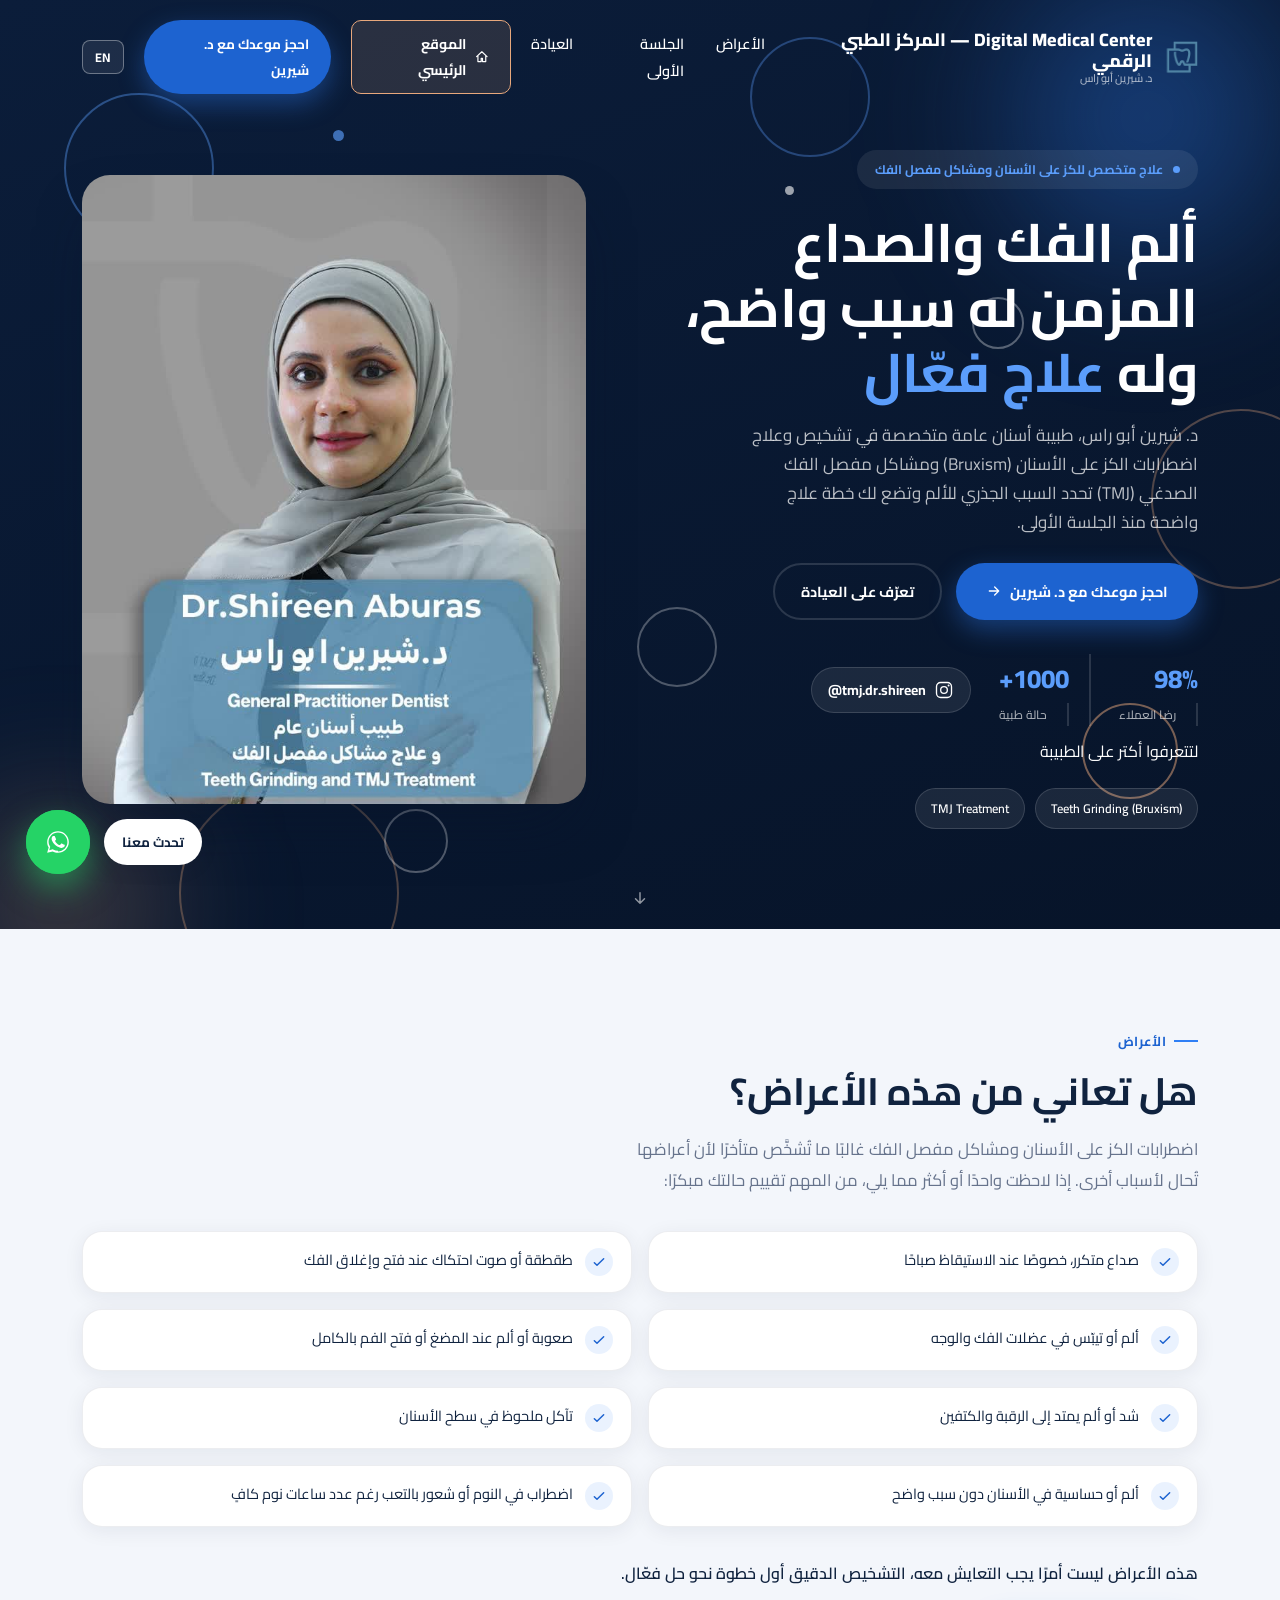
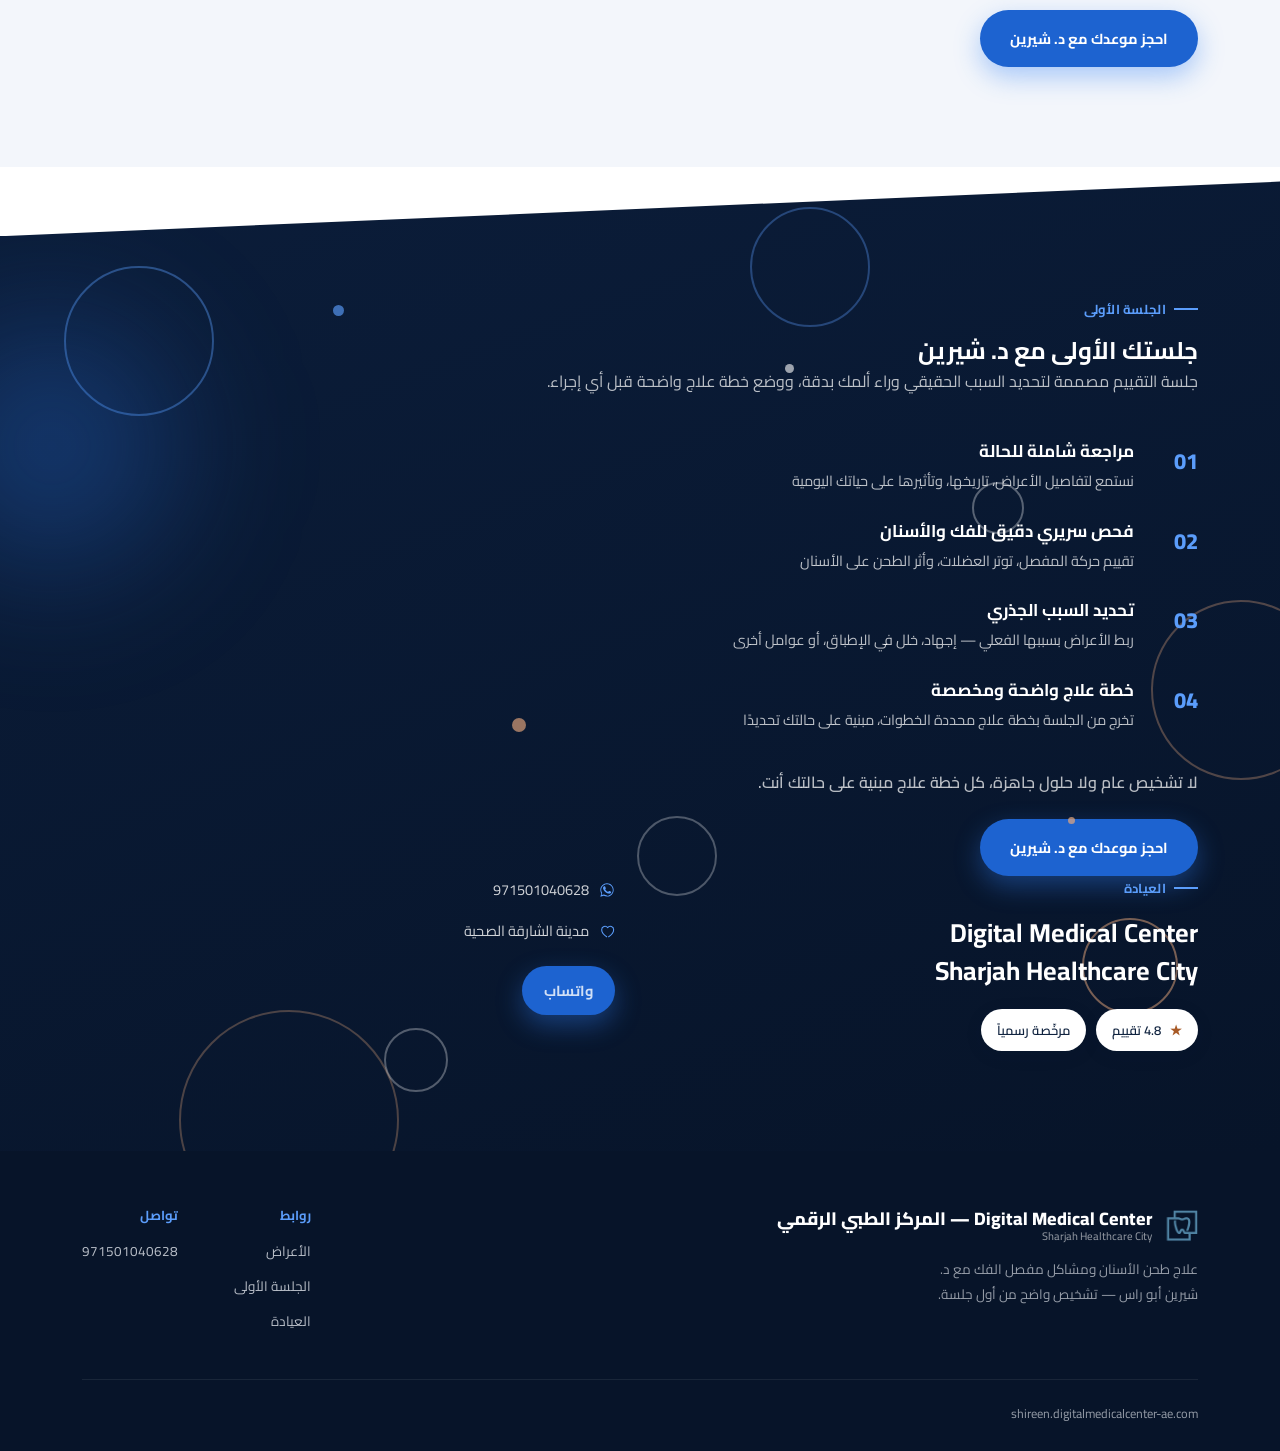
==== commit 6059e00f: "Replace call icon/link with WhatsApp everywhere (numbers are WhatsApp-only)" ====
--- a/index.html
+++ b/index.html
@@ -197,12 +197,10 @@
              profile later. Do not fabricate review text/author here. -->
       </div>
       <div class="clinic-contact" data-reveal>
-        <a href="tel:00971501040628"><svg width="16" height="16" viewBox="0 0 24 24" fill="none"><path d="M22 16.92v3a2 2 0 0 1-2.18 2 19.79 19.79 0 0 1-8.63-3.07 19.5 19.5 0 0 1-6-6 19.79 19.79 0 0 1-3.07-8.67A2 2 0 0 1 4.11 2h3a2 2 0 0 1 2 1.72c.12.9.34 1.79.65 2.65a2 2 0 0 1-.45 2.11L8.09 9.91a16 16 0 0 0 6 6l1.43-1.27a2 2 0 0 1 2.11-.45c.86.31 1.75.53 2.65.65A2 2 0 0 1 22 16.92z" stroke="currentColor" stroke-width="1.6" stroke-linejoin="round"/></svg> 00971501040628</a>
-        <a href="https://wa.me/971501040628" target="_blank" rel="noopener">💬 971501040628</a>
+        <a href="https://wa.me/971501040628" target="_blank" rel="noopener"><svg width="16" height="16" viewBox="0 0 24 24" fill="currentColor"><path d="M17.5 14.4c-.3-.1-1.7-.9-2-1-.3-.1-.5-.1-.7.1-.2.3-.8 1-.9 1.2-.2.2-.3.2-.6.1-.3-.2-1.2-.5-2.3-1.5-.9-.8-1.4-1.7-1.6-2-.2-.3 0-.5.1-.6.1-.1.3-.3.4-.5.1-.1.2-.3.3-.5.1-.2 0-.4 0-.5-.1-.1-.7-1.7-1-2.3-.2-.6-.5-.5-.7-.5h-.6c-.2 0-.5.1-.8.4-.3.3-1 1-1 2.4s1.1 2.8 1.2 3c.1.2 2.1 3.3 5.2 4.5.7.3 1.3.5 1.7.6.7.2 1.4.2 1.9.1.6-.1 1.7-.7 2-1.4.2-.7.2-1.3.1-1.4-.1-.1-.3-.2-.6-.3z"/><path d="M12 2C6.5 2 2 6.5 2 12c0 1.9.5 3.6 1.4 5.1L2 22l5.1-1.3c1.4.8 3.1 1.2 4.9 1.2 5.5 0 10-4.5 10-10S17.5 2 12 2zm0 18.1c-1.6 0-3.1-.4-4.5-1.2l-.3-.2-3.3.9.9-3.2-.2-.3C3.8 14.7 3.3 13.4 3.3 12c0-4.8 3.9-8.7 8.7-8.7s8.7 3.9 8.7 8.7-3.9 8.7-8.7 8.7z"/></svg> 971501040628</a>
         <span><svg width="16" height="16" viewBox="0 0 24 24" fill="none"><path d="M12 21s-8-5.5-8-11a5 5 0 0 1 9-3 5 5 0 0 1 9 3c0 5.5-8 11-8 11" stroke="currentColor" stroke-width="1.6" stroke-linejoin="round"/></svg> <span data-i18n="clinicAddress">مدينة الشارقة الصحية</span></span>
         <div class="clinic-ctas">
           <a href="https://wa.me/971501040628" class="btn btn-primary btn-sm" data-i18n="whatsappBtn">واتساب</a>
-          <a href="tel:00971501040628" class="btn btn-outline btn-sm" data-i18n="callBtn">اتصال</a>
         </div>
       </div>
     </div>
@@ -233,7 +231,6 @@
         <div>
           <h3 data-i18n="footerContactTitle">تواصل</h3>
           <ul>
-            <li><a href="tel:00971501040628">00971501040628</a></li>
             <li><a href="https://wa.me/971501040628" target="_blank" rel="noopener">971501040628</a></li>
           </ul>
         </div>
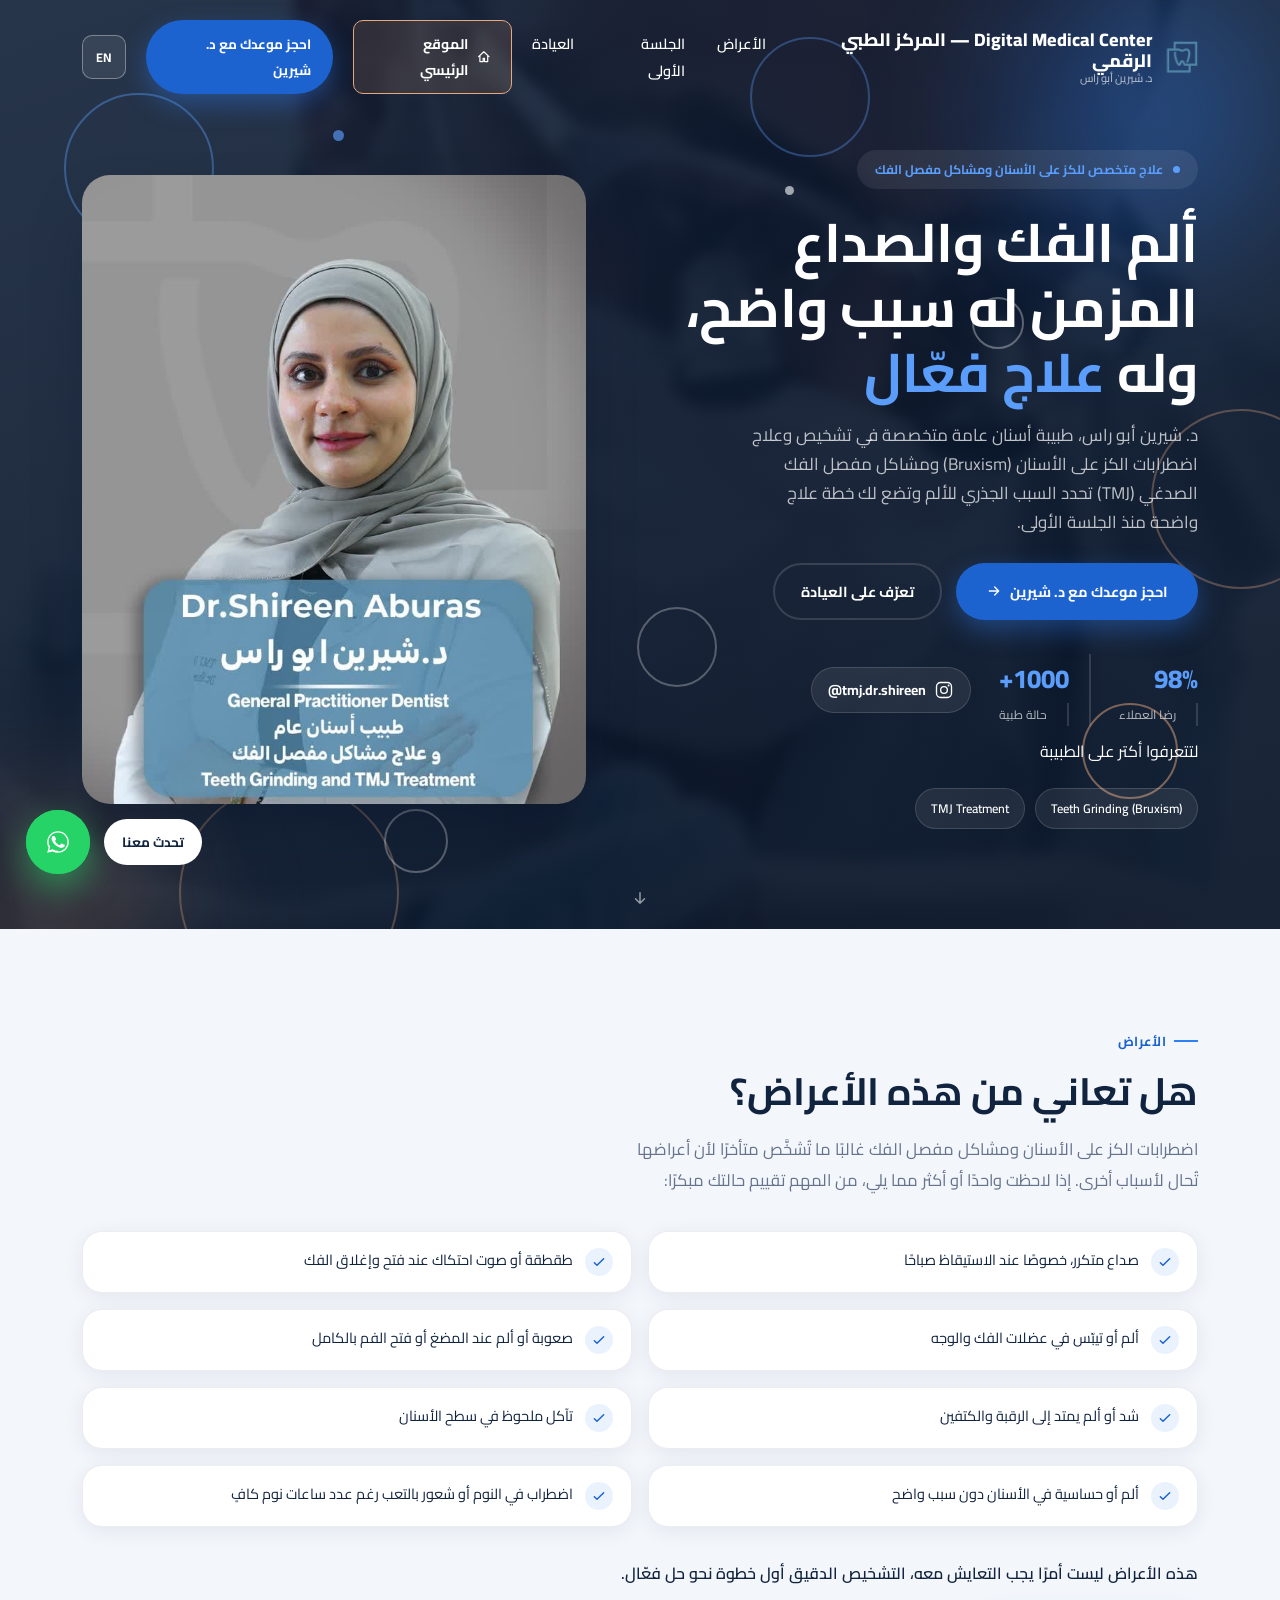
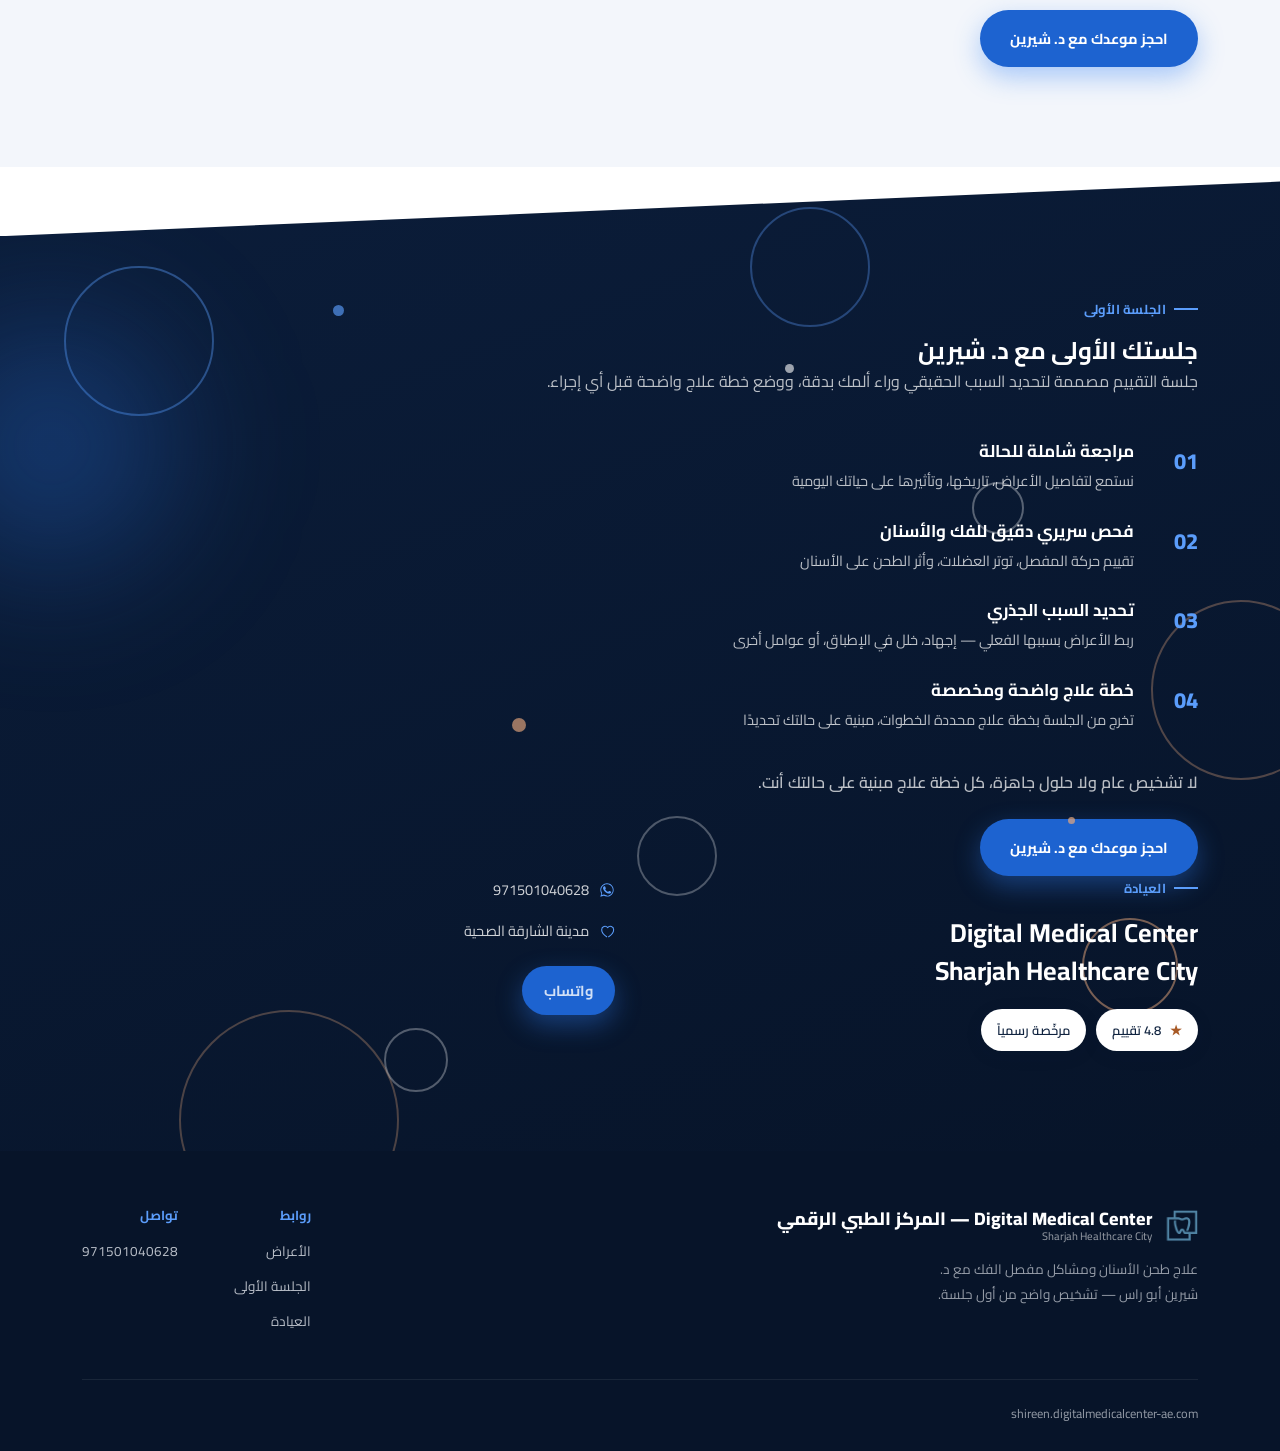
==== commit cb19a9a4: "Add looping clinic hero video background (matching Dr. Tariq's page)" ====
--- a/index.html
+++ b/index.html
@@ -50,6 +50,10 @@
 
 <!-- ===== Hero ===== -->
 <section class="hero navy-panel">
+  <video class="hero-video" autoplay muted loop playsinline preload="auto" poster="assets/images/hero-video-poster.jpg" aria-hidden="true">
+    <source src="assets/videos/hero-clinic.mp4" type="video/mp4">
+  </video>
+  <div class="hero-video-overlay" aria-hidden="true"></div>
   <div class="shapes" aria-hidden="true"><span></span><span></span><span></span><span></span><span></span><span></span><span></span><span></span><span></span><span></span><span></span><span></span></div>
   <div class="blob blob-a"></div>
   <div class="blob blob-b"></div>
--- a/css/components.css
+++ b/css/components.css
@@ -17,6 +17,11 @@
 .btn-outline:hover{background:rgba(255,255,255,.08);}
 .btn-ghost{border:2px solid var(--line-soft);color:var(--ink);padding:13px 26px;}
 .btn-ghost:hover{background:var(--bg-light);}
+
+/* ---------- Keyboard focus ---------- */
+a:focus-visible, button:focus-visible, summary:focus-visible{
+  outline:2px solid var(--blue-light);outline-offset:3px;border-radius:4px;
+}
 
 /* ---------- Header ---------- */
 .site-header{position:fixed;inset:0 0 auto 0;z-index:100;padding:20px 0;transition:all .35s ease;}
@@ -49,7 +54,7 @@
 @media(max-width:900px){.btn-mainsite{display:none;}}
 
 /* AR/EN switch — stays visible at every width, including the collapsed mobile bar */
-.lang-toggle{flex-shrink:0;width:42px;height:34px;border-radius:8px;
+.lang-toggle{flex-shrink:0;width:44px;height:44px;border-radius:10px;
   border:1.5px solid rgba(255,255,255,.35);background:rgba(255,255,255,.08);color:#fff;
   font-family:var(--font-display);font-weight:700;font-size:12.5px;
   transition:background .25s ease,color .25s ease,border-color .25s ease;}
--- a/styles.css
+++ b/styles.css
@@ -1,4 +1,12 @@
 /* Page-specific styles — د. شيرين أبو راس (personal doctor landing page) */
+
+/* ---------- Hero background video (looping clinic footage) ---------- */
+.hero-video{position:absolute;inset:0;z-index:0;width:100%;height:100%;
+  object-fit:cover;pointer-events:none;
+  filter:blur(6px) brightness(.5) saturate(.75);
+  transform:scale(1.08); /* hide the blur's soft edge past the section bounds */}
+.hero-video-overlay{position:absolute;inset:0;z-index:0;pointer-events:none;
+  background:linear-gradient(160deg, rgba(11,29,58,.72) 0%, rgba(7,20,41,.86) 100%);}
 
 /* ---------- Decorative blob placements ---------- */
 .blob-a{top:-10%;right:-6%;width:420px;height:420px;background:radial-gradient(circle,rgba(47,127,245,.45),transparent 70%);animation-duration:11s;}
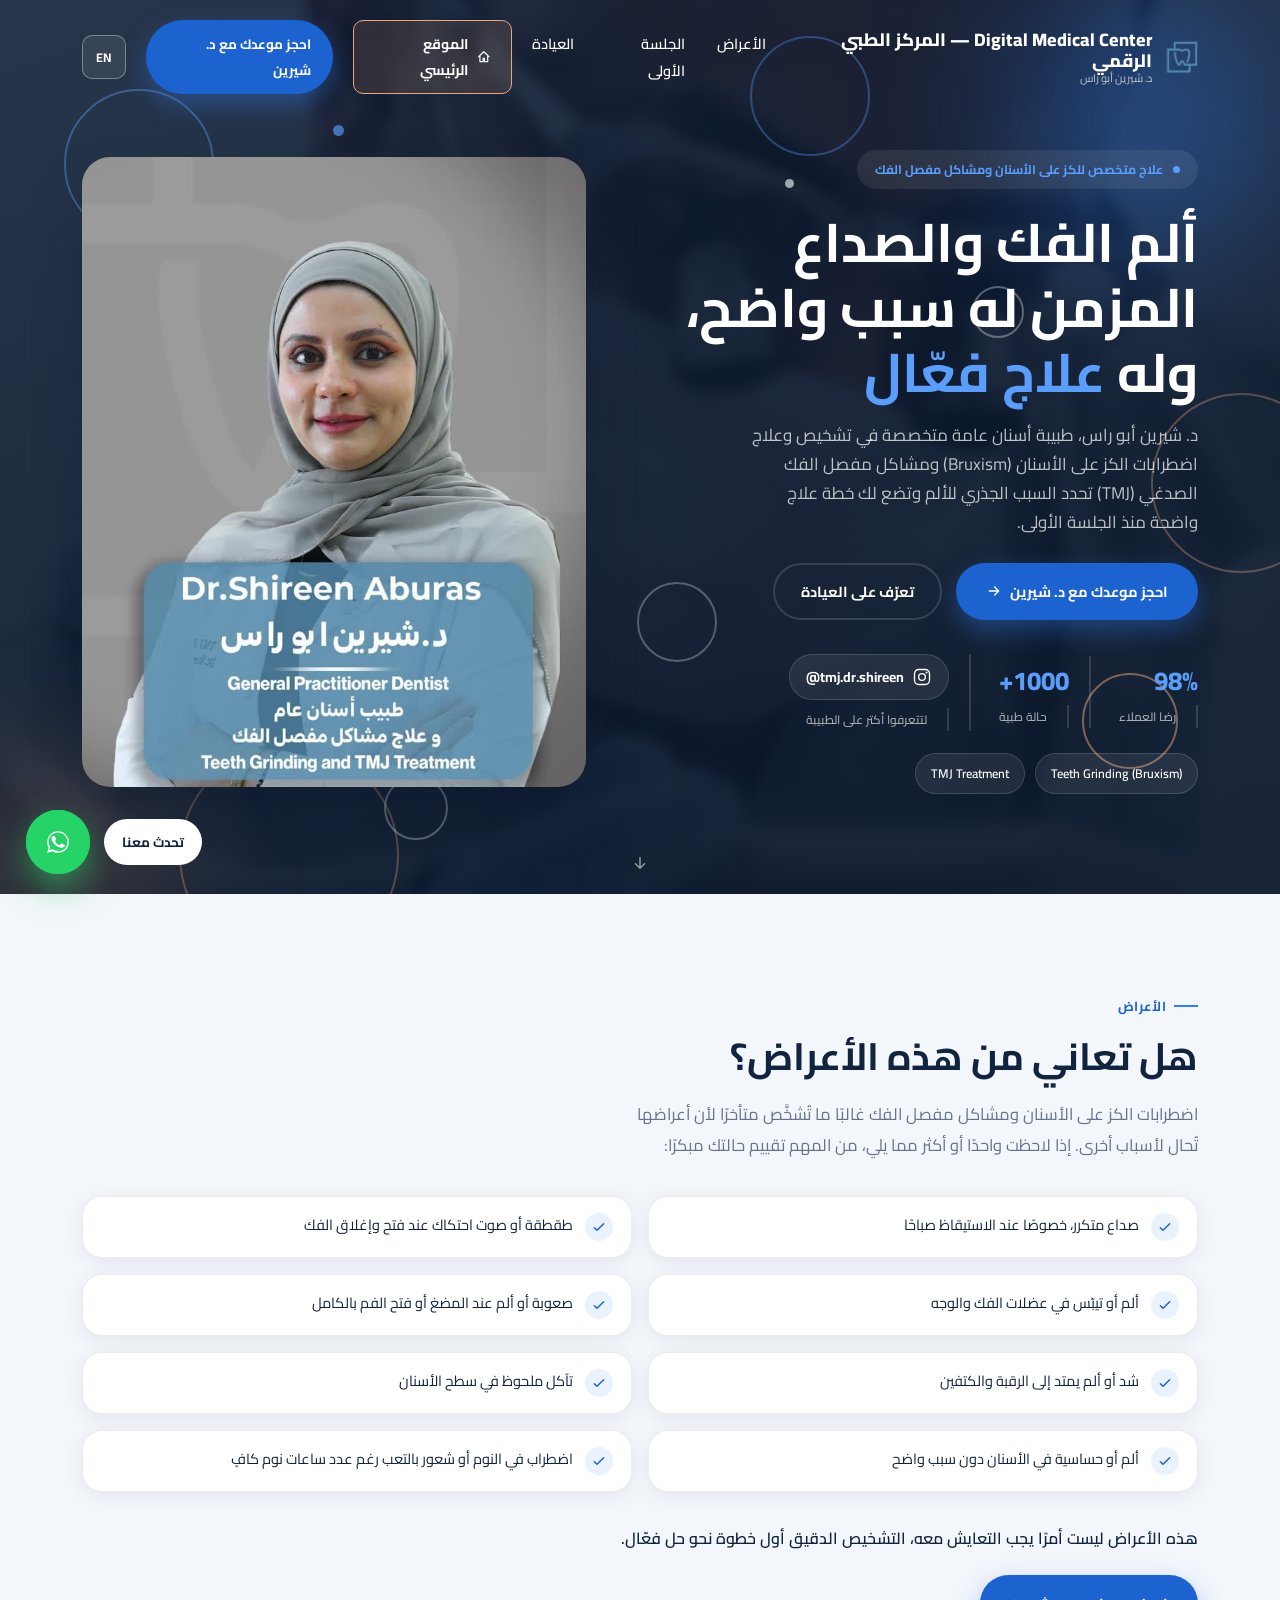
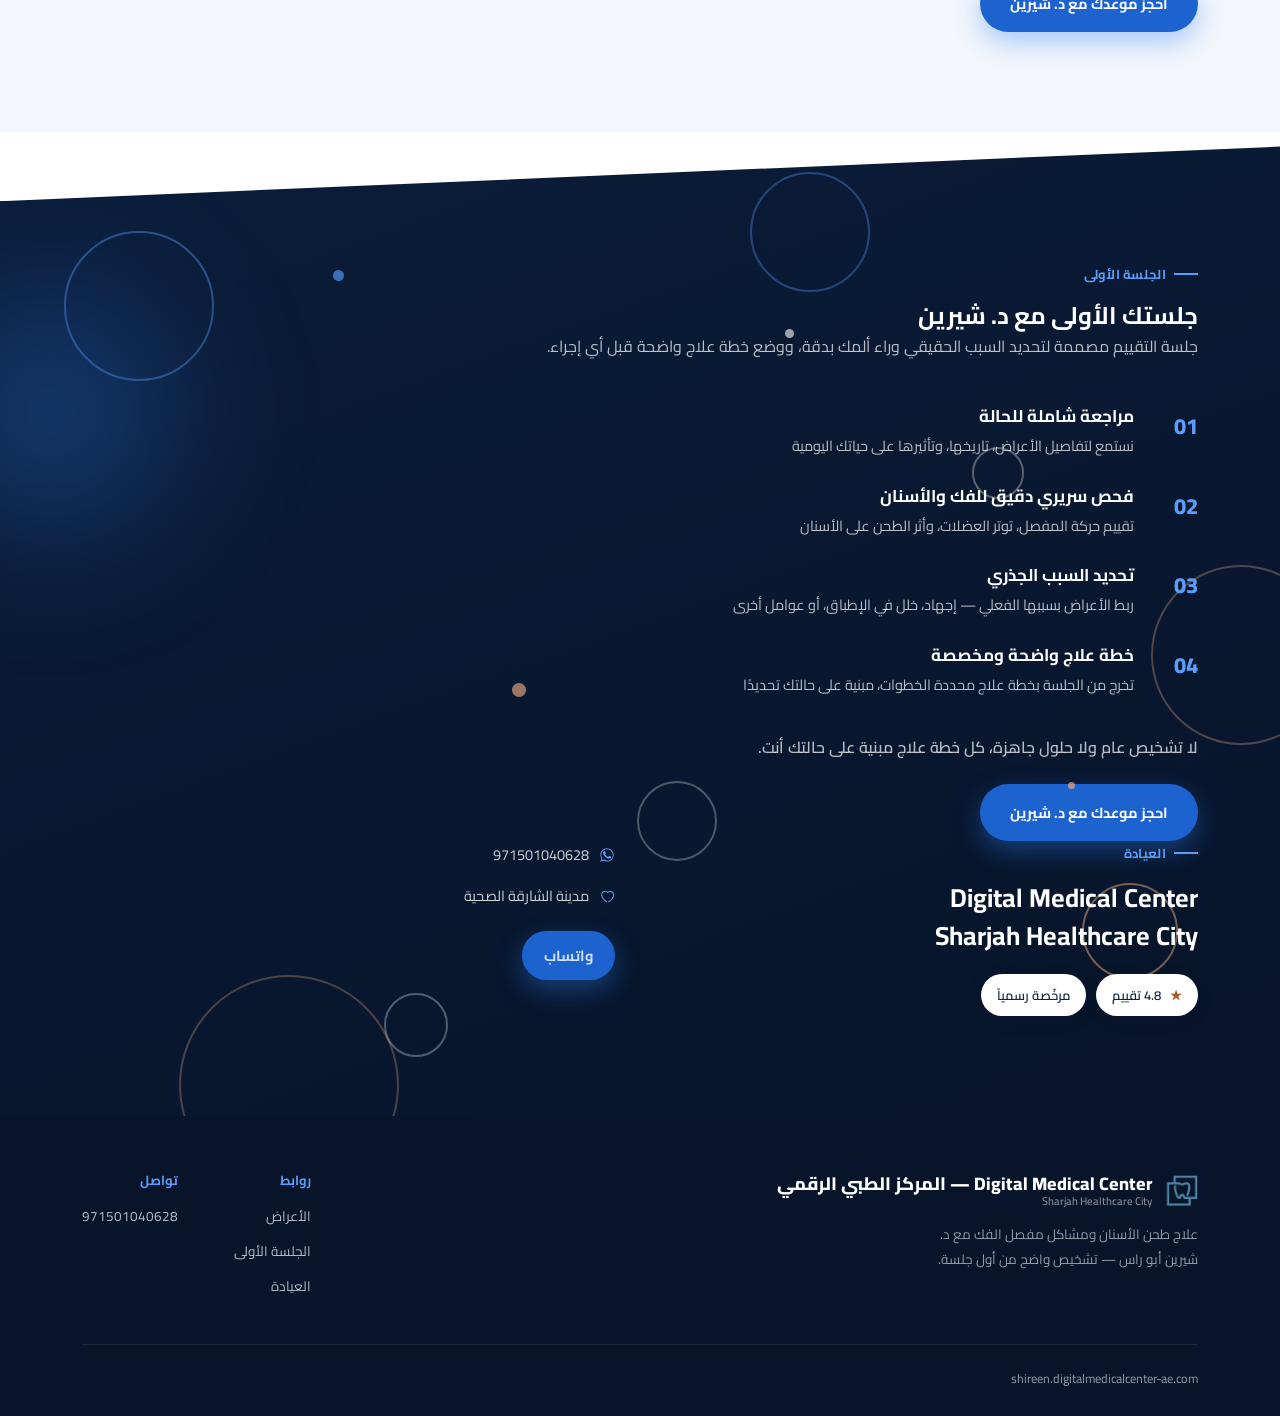
==== commit b5bbe55d: "Group Instagram link with its caption so they render together, not stacked separately" ====
--- a/index.html
+++ b/index.html
@@ -72,12 +72,14 @@
       <div class="hero-stats">
         <div><div class="n" data-count="98" data-suffix="%">0</div><div class="l" data-i18n="statSatisfaction">رضا العملاء</div></div>
         <div><div class="n" data-count="1000" data-suffix="+">0</div><div class="l" data-i18n="statCases">حالة طبية</div></div>
-        <a href="https://www.instagram.com/tmj.dr.shireen/" target="_blank" rel="noopener" class="hero-ig-link">
-          <svg width="20" height="20" viewBox="0 0 24 24" fill="none"><rect x="3" y="3" width="18" height="18" rx="5" stroke="currentColor" stroke-width="1.6"/><circle cx="12" cy="12" r="4" stroke="currentColor" stroke-width="1.6"/><circle cx="17.5" cy="6.5" r="1.2" fill="currentColor"/></svg>
-          <span dir="ltr" data-i18n="instagramHandle">@tmj.dr.shireen</span>
-        </a>
-      </div>
-      <div class="hero-ig-caption l" data-i18n="instagramCaption">لتتعرفوا أكتر على الطبيبة</div>
+        <div class="hero-ig-block">
+          <a href="https://www.instagram.com/tmj.dr.shireen/" target="_blank" rel="noopener" class="hero-ig-link">
+            <svg width="20" height="20" viewBox="0 0 24 24" fill="none"><rect x="3" y="3" width="18" height="18" rx="5" stroke="currentColor" stroke-width="1.6"/><circle cx="12" cy="12" r="4" stroke="currentColor" stroke-width="1.6"/><circle cx="17.5" cy="6.5" r="1.2" fill="currentColor"/></svg>
+            <span dir="ltr" data-i18n="instagramHandle">@tmj.dr.shireen</span>
+          </a>
+          <div class="hero-ig-caption l" data-i18n="instagramCaption">لتتعرفوا أكتر على الطبيبة</div>
+        </div>
+      </div>
       <div class="doctor-skills hero-skills">
         <span>Teeth Grinding (Bruxism)</span>
         <span>TMJ Treatment</span>
--- a/styles.css
+++ b/styles.css
@@ -34,6 +34,8 @@
 .hero-stats .l{font-size:12px;color:rgba(255,255,255,.65);font-weight:500;}
 .hero-ig-link{display:inline-flex;align-items:center;gap:8px;background:rgba(255,255,255,.08);border:1px solid var(--line-on-navy);padding:9px 16px;border-radius:var(--r-pill);color:#fff;font-weight:700;font-size:14px;}
 .hero-ig-link svg{flex-shrink:0;}
+.hero-ig-block{display:flex;flex-direction:column;gap:8px;}
+.hero-ig-block .hero-ig-caption{margin-top:0;}
 .hero-ig-caption{margin-top:10px;opacity:0;animation:riseIn .8s ease forwards .75s;}
 
 .hero-visual{position:relative;z-index:2;opacity:0;animation:riseIn 1s ease forwards .35s;perspective:1000px;}
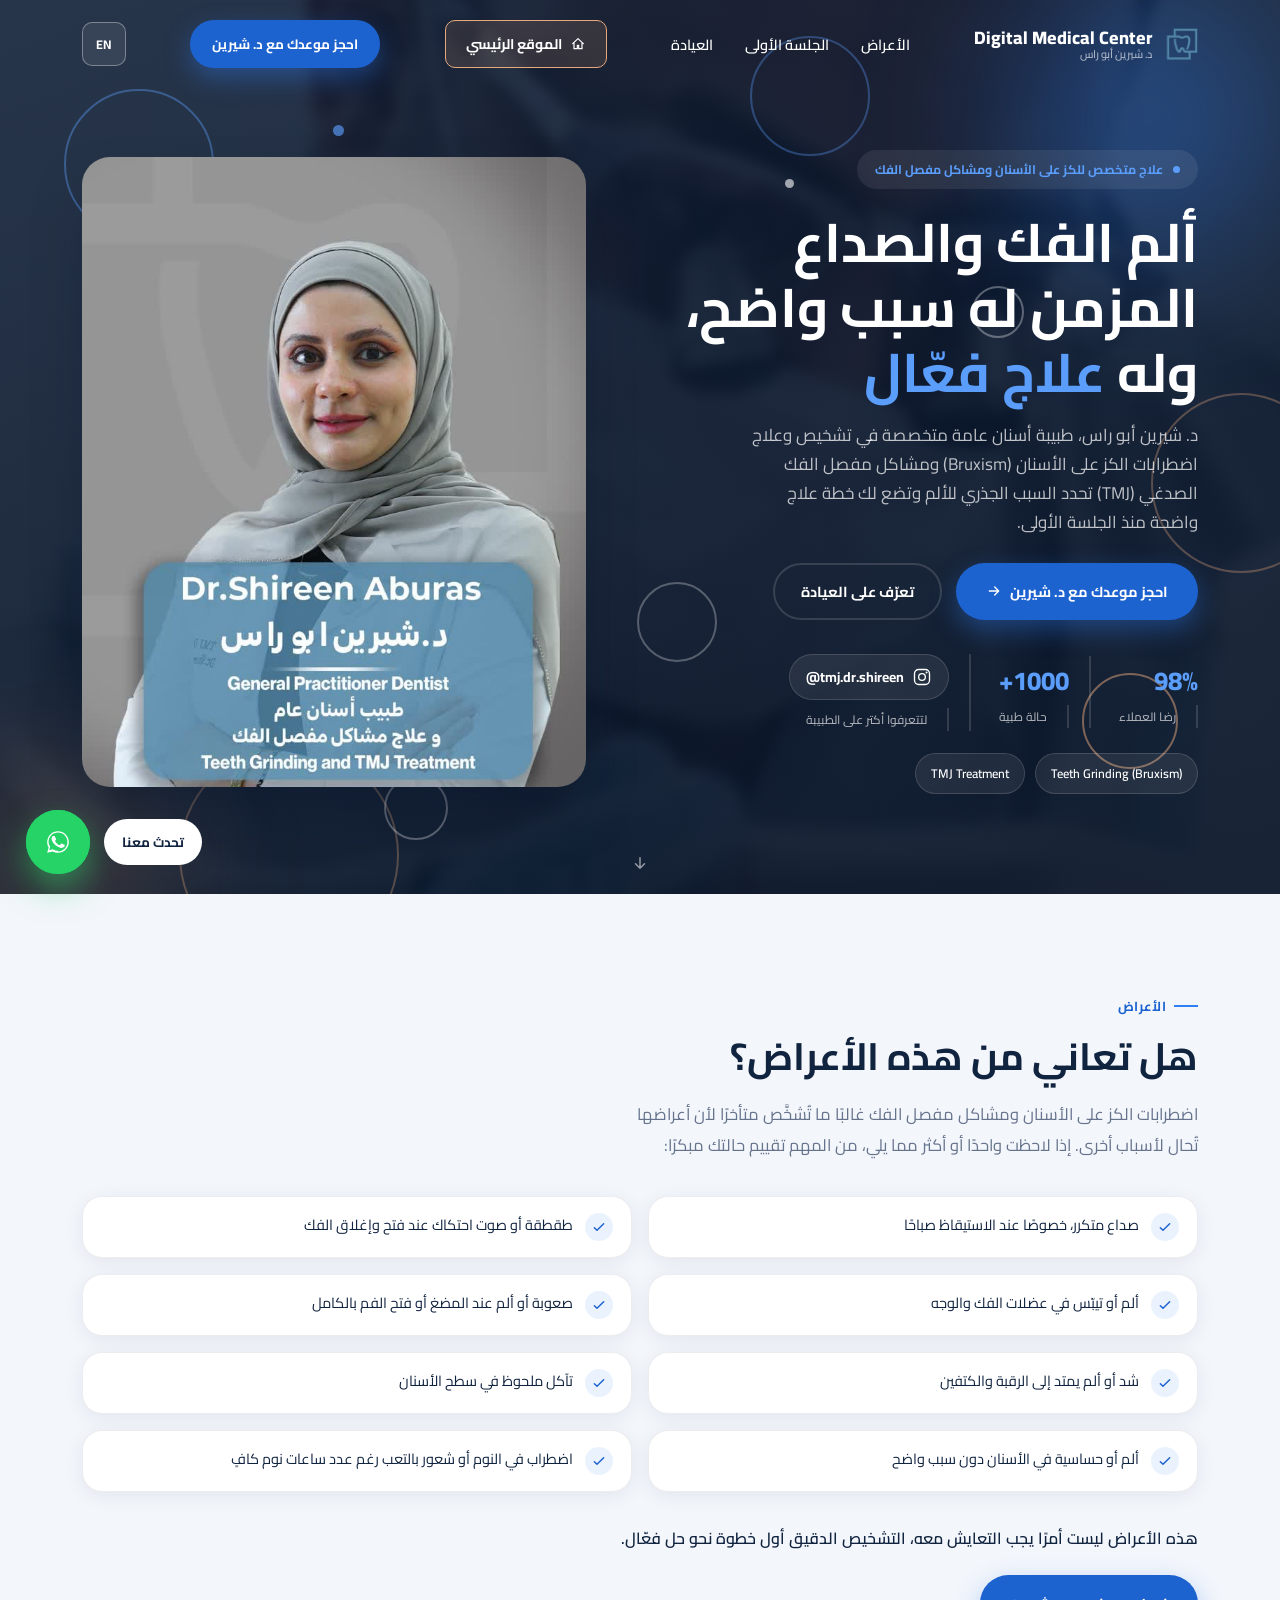
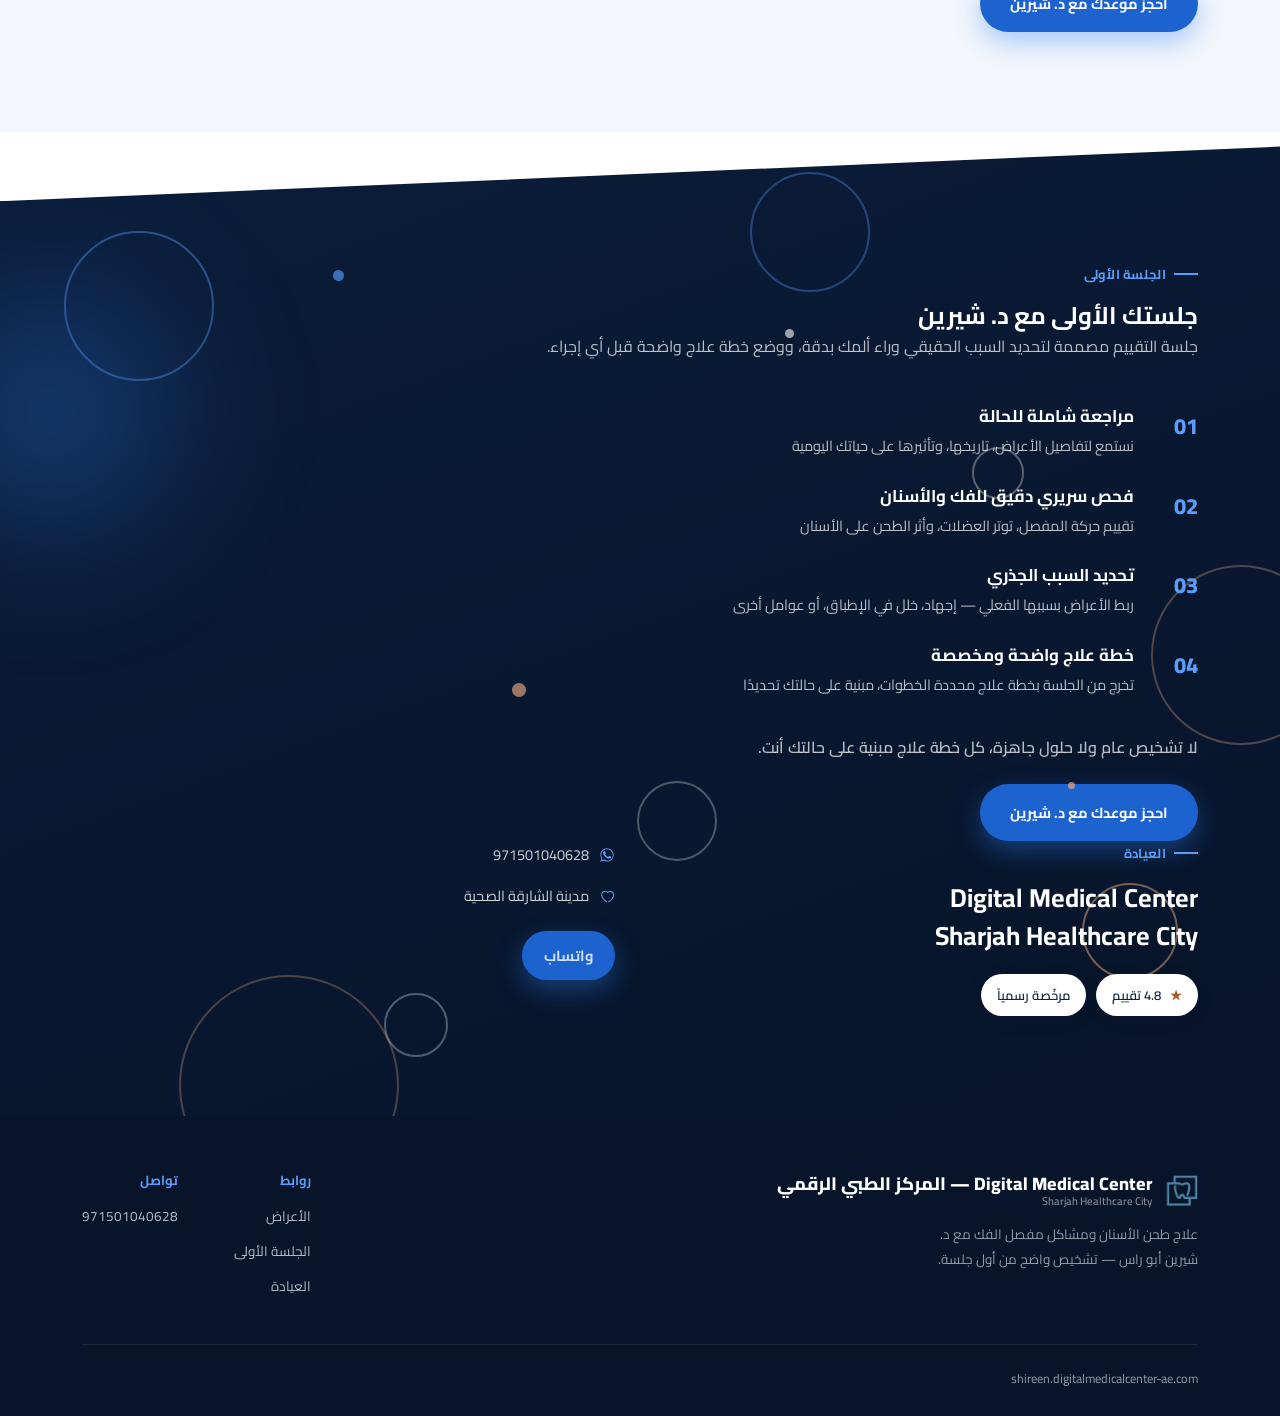
==== commit 5557f27d: "Revert header brand text to English-only (bilingual name was overflowing the nav bar); keep bilingua" ====
--- a/index.html
+++ b/index.html
@@ -23,7 +23,7 @@
   <div class="wrap header-inner">
     <a href="/" class="brand">
       <img class="brand-icon" src="assets/images/logo-icon.png" alt="" width="36" height="36">
-      <span class="brand-text">Digital Medical Center — المركز الطبي الرقمي<small data-i18n="brandTagline">د. شيرين أبو راس</small></span>
+      <span class="brand-text">Digital Medical Center<small data-i18n="brandTagline">د. شيرين أبو راس</small></span>
     </a>
     <nav class="main-nav" id="mainNav">
       <ul>
